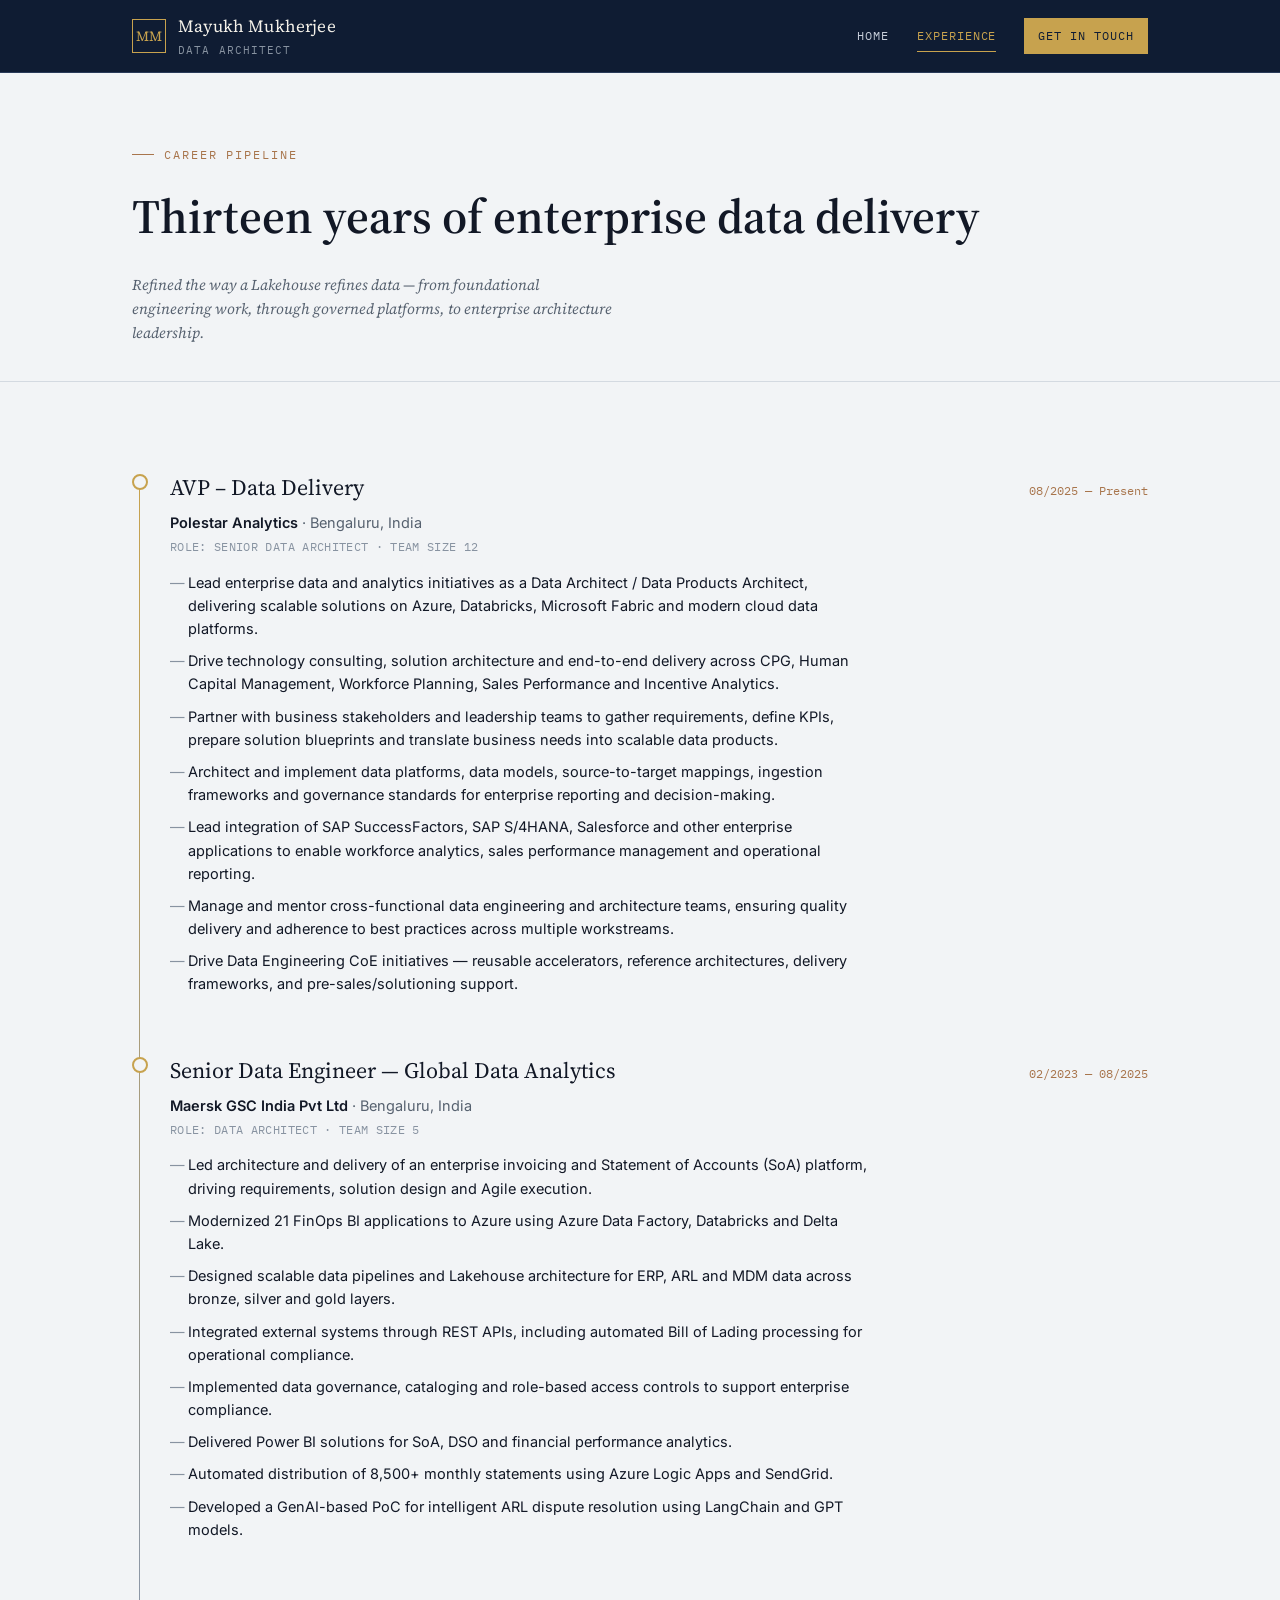
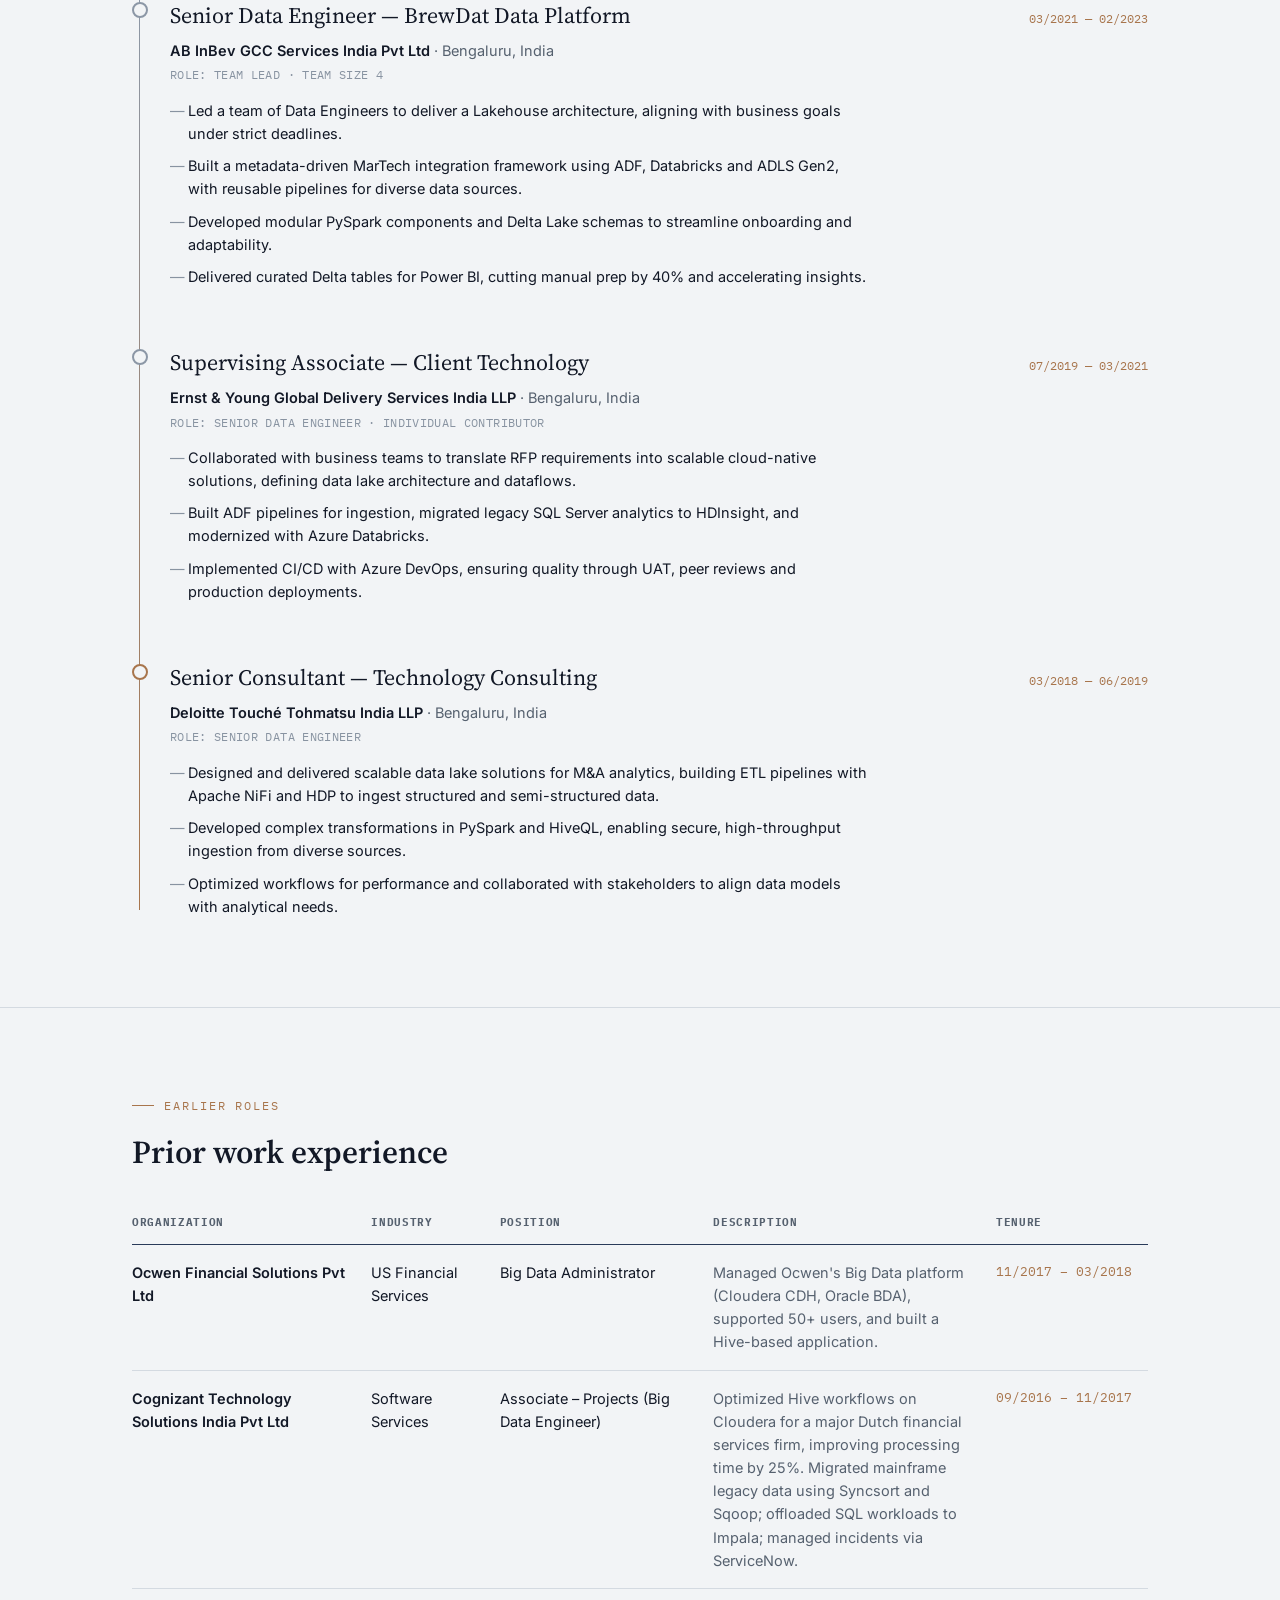
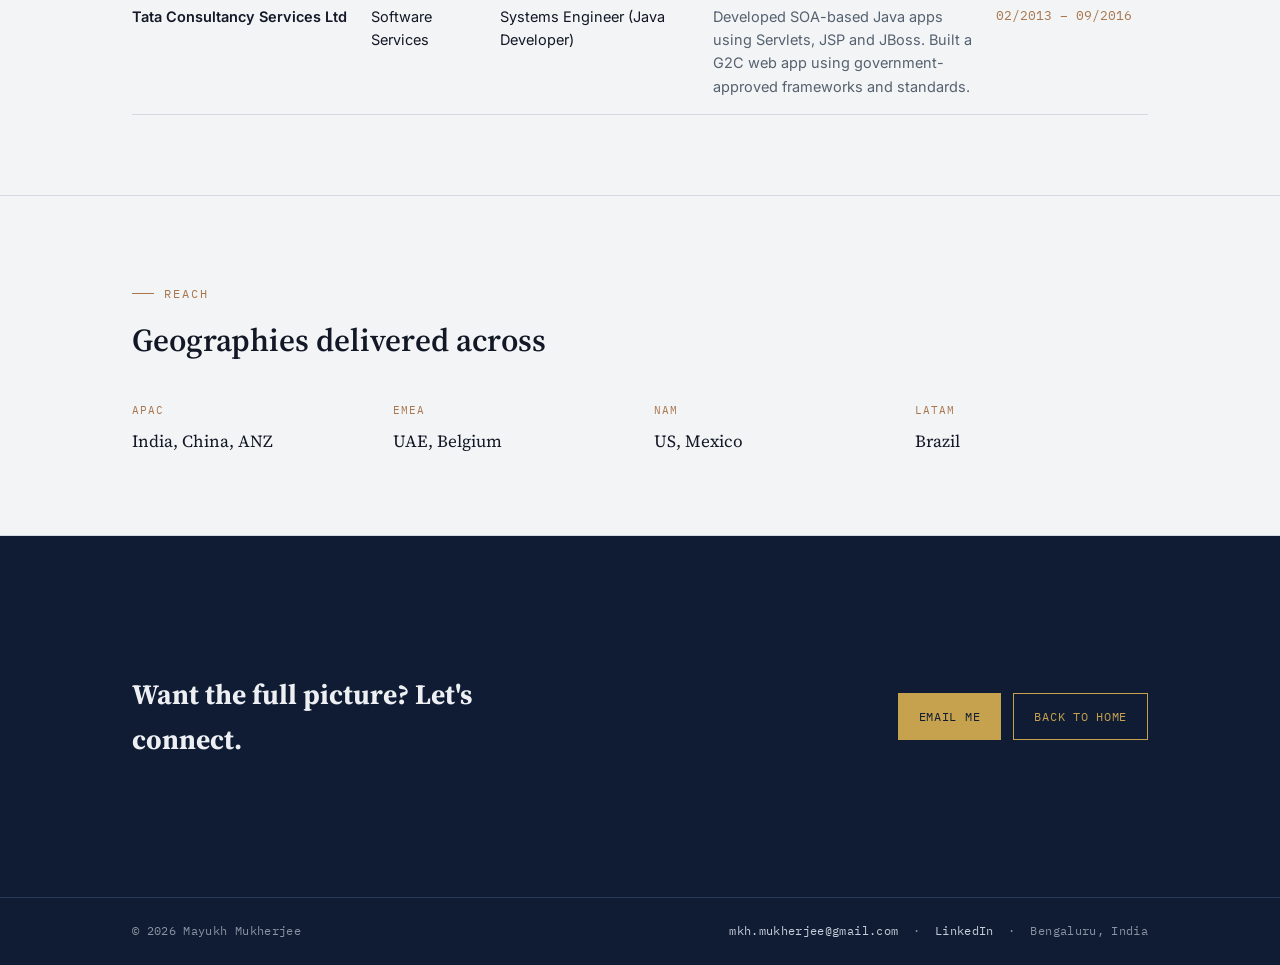
==== experience.html @ 272c681f "Add files via upload" ====
<!DOCTYPE html>
<html lang="en">
<head>
<meta charset="UTF-8">
<meta name="viewport" content="width=device-width, initial-scale=1.0">
<title>Experience — Mayukh Mukherjee</title>
<meta name="description" content="Full career experience for Mayukh Mukherjee — Data Architect across Polestar Analytics, Maersk, AB InBev, EY and Deloitte.">
<link rel="preconnect" href="https://fonts.googleapis.com">
<link rel="preconnect" href="https://fonts.gstatic.com" crossorigin>
<link href="https://fonts.googleapis.com/css2?family=Source+Serif+4:opsz,wght@8..60,400;8..60,500;8..60,600;8..60,700&family=Inter:wght@400;500;600;700&family=IBM+Plex+Mono:wght@400;500;600&display=swap" rel="stylesheet">
<link rel="stylesheet" href="styles.css">
</head>
<body>

<header class="site-header">
  <div class="wrap">
    <a class="brand" href="index.html">
      <span class="brand-mark">MM</span>
      <span>
        <span class="brand-name">Mayukh Mukherjee</span>
        <span class="brand-role">Data Architect</span>
      </span>
    </a>
    <nav class="site-nav">
      <a href="index.html">Home</a>
      <a href="experience.html" class="active">Experience</a>
      <a href="mailto:mkh.mukherjee@gmail.com" class="nav-cta">Get in Touch</a>
    </nav>
  </div>
</header>

<section style="padding-top:64px;padding-bottom:0;">
  <div class="wrap">
    <span class="eyebrow">Career Pipeline</span>
    <h1 style="font-family:var(--serif);font-weight:600;font-size:clamp(32px,4.5vw,48px);margin:14px 0 0;">Thirteen years of enterprise data delivery</h1>
    <p class="timeline-caption" style="margin-top:18px;">Refined the way a Lakehouse refines data — from foundational engineering work, through governed platforms, to enterprise architecture leadership.</p>
  </div>
</section>

<section id="experience">
  <div class="wrap">
    <div class="timeline">

      <div class="t-item">
        <span class="node"></span>
        <div class="t-head">
          <span class="t-role">AVP – Data Delivery</span>
          <span class="t-dates">08/2025 — Present</span>
        </div>
        <div class="t-org"><span class="co">Polestar Analytics</span> · Bengaluru, India</div>
        <div class="t-sub">Role: Senior Data Architect · Team Size 12</div>
        <ul class="t-bullets">
          <li>Lead enterprise data and analytics initiatives as a Data Architect / Data Products Architect, delivering scalable solutions on Azure, Databricks, Microsoft Fabric and modern cloud data platforms.</li>
          <li>Drive technology consulting, solution architecture and end-to-end delivery across CPG, Human Capital Management, Workforce Planning, Sales Performance and Incentive Analytics.</li>
          <li>Partner with business stakeholders and leadership teams to gather requirements, define KPIs, prepare solution blueprints and translate business needs into scalable data products.</li>
          <li>Architect and implement data platforms, data models, source-to-target mappings, ingestion frameworks and governance standards for enterprise reporting and decision-making.</li>
          <li>Lead integration of SAP SuccessFactors, SAP S/4HANA, Salesforce and other enterprise applications to enable workforce analytics, sales performance management and operational reporting.</li>
          <li>Manage and mentor cross-functional data engineering and architecture teams, ensuring quality delivery and adherence to best practices across multiple workstreams.</li>
          <li>Drive Data Engineering CoE initiatives — reusable accelerators, reference architectures, delivery frameworks, and pre-sales/solutioning support.</li>
        </ul>
      </div>

      <div class="t-item">
        <span class="node"></span>
        <div class="t-head">
          <span class="t-role">Senior Data Engineer — Global Data Analytics</span>
          <span class="t-dates">02/2023 — 08/2025</span>
        </div>
        <div class="t-org"><span class="co">Maersk GSC India Pvt Ltd</span> · Bengaluru, India</div>
        <div class="t-sub">Role: Data Architect · Team Size 5</div>
        <ul class="t-bullets">
          <li>Led architecture and delivery of an enterprise invoicing and Statement of Accounts (SoA) platform, driving requirements, solution design and Agile execution.</li>
          <li>Modernized 21 FinOps BI applications to Azure using Azure Data Factory, Databricks and Delta Lake.</li>
          <li>Designed scalable data pipelines and Lakehouse architecture for ERP, ARL and MDM data across bronze, silver and gold layers.</li>
          <li>Integrated external systems through REST APIs, including automated Bill of Lading processing for operational compliance.</li>
          <li>Implemented data governance, cataloging and role-based access controls to support enterprise compliance.</li>
          <li>Delivered Power BI solutions for SoA, DSO and financial performance analytics.</li>
          <li>Automated distribution of 8,500+ monthly statements using Azure Logic Apps and SendGrid.</li>
          <li>Developed a GenAI-based PoC for intelligent ARL dispute resolution using LangChain and GPT models.</li>
        </ul>
      </div>

      <div class="t-item tier-silver">
        <span class="node"></span>
        <div class="t-head">
          <span class="t-role">Senior Data Engineer — BrewDat Data Platform</span>
          <span class="t-dates">03/2021 — 02/2023</span>
        </div>
        <div class="t-org"><span class="co">AB InBev GCC Services India Pvt Ltd</span> · Bengaluru, India</div>
        <div class="t-sub">Role: Team Lead · Team Size 4</div>
        <ul class="t-bullets">
          <li>Led a team of Data Engineers to deliver a Lakehouse architecture, aligning with business goals under strict deadlines.</li>
          <li>Built a metadata-driven MarTech integration framework using ADF, Databricks and ADLS Gen2, with reusable pipelines for diverse data sources.</li>
          <li>Developed modular PySpark components and Delta Lake schemas to streamline onboarding and adaptability.</li>
          <li>Delivered curated Delta tables for Power BI, cutting manual prep by 40% and accelerating insights.</li>
        </ul>
      </div>

      <div class="t-item tier-silver">
        <span class="node"></span>
        <div class="t-head">
          <span class="t-role">Supervising Associate — Client Technology</span>
          <span class="t-dates">07/2019 — 03/2021</span>
        </div>
        <div class="t-org"><span class="co">Ernst &amp; Young Global Delivery Services India LLP</span> · Bengaluru, India</div>
        <div class="t-sub">Role: Senior Data Engineer · Individual Contributor</div>
        <ul class="t-bullets">
          <li>Collaborated with business teams to translate RFP requirements into scalable cloud-native solutions, defining data lake architecture and dataflows.</li>
          <li>Built ADF pipelines for ingestion, migrated legacy SQL Server analytics to HDInsight, and modernized with Azure Databricks.</li>
          <li>Implemented CI/CD with Azure DevOps, ensuring quality through UAT, peer reviews and production deployments.</li>
        </ul>
      </div>

      <div class="t-item tier-bronze">
        <span class="node"></span>
        <div class="t-head">
          <span class="t-role">Senior Consultant — Technology Consulting</span>
          <span class="t-dates">03/2018 — 06/2019</span>
        </div>
        <div class="t-org"><span class="co">Deloitte Touché Tohmatsu India LLP</span> · Bengaluru, India</div>
        <div class="t-sub">Role: Senior Data Engineer</div>
        <ul class="t-bullets">
          <li>Designed and delivered scalable data lake solutions for M&amp;A analytics, building ETL pipelines with Apache NiFi and HDP to ingest structured and semi-structured data.</li>
          <li>Developed complex transformations in PySpark and HiveQL, enabling secure, high-throughput ingestion from diverse sources.</li>
          <li>Optimized workflows for performance and collaborated with stakeholders to align data models with analytical needs.</li>
        </ul>
      </div>

    </div>
  </div>
</section>

<section id="prior">
  <div class="wrap">
    <div class="section-head">
      <span class="eyebrow">Earlier Roles</span>
      <h2>Prior work experience</h2>
    </div>
    <div class="table-wrap">
      <table class="prior">
        <thead>
          <tr>
            <th>Organization</th>
            <th>Industry</th>
            <th>Position</th>
            <th>Description</th>
            <th>Tenure</th>
          </tr>
        </thead>
        <tbody>
          <tr>
            <td class="org">Ocwen Financial Solutions Pvt Ltd</td>
            <td>US Financial Services</td>
            <td>Big Data Administrator</td>
            <td class="desc">Managed Ocwen's Big Data platform (Cloudera CDH, Oracle BDA), supported 50+ users, and built a Hive-based application.</td>
            <td class="tenure">11/2017 – 03/2018</td>
          </tr>
          <tr>
            <td class="org">Cognizant Technology Solutions India Pvt Ltd</td>
            <td>Software Services</td>
            <td>Associate – Projects (Big Data Engineer)</td>
            <td class="desc">Optimized Hive workflows on Cloudera for a major Dutch financial services firm, improving processing time by 25%. Migrated mainframe legacy data using Syncsort and Sqoop; offloaded SQL workloads to Impala; managed incidents via ServiceNow.</td>
            <td class="tenure">09/2016 – 11/2017</td>
          </tr>
          <tr>
            <td class="org">Tata Consultancy Services Ltd</td>
            <td>Software Services</td>
            <td>Systems Engineer (Java Developer)</td>
            <td class="desc">Developed SOA-based Java apps using Servlets, JSP and JBoss. Built a G2C web app using government-approved frameworks and standards.</td>
            <td class="tenure">02/2013 – 09/2016</td>
          </tr>
        </tbody>
      </table>
    </div>
  </div>
</section>

<section id="geographies">
  <div class="wrap">
    <div class="section-head">
      <span class="eyebrow">Reach</span>
      <h2>Geographies delivered across</h2>
    </div>
    <div class="geo-grid">
      <div class="geo-item">
        <div class="reg">APAC</div>
        <div class="places">India, China, ANZ</div>
      </div>
      <div class="geo-item">
        <div class="reg">EMEA</div>
        <div class="places">UAE, Belgium</div>
      </div>
      <div class="geo-item">
        <div class="reg">NAM</div>
        <div class="places">US, Mexico</div>
      </div>
      <div class="geo-item">
        <div class="reg">LATAM</div>
        <div class="places">Brazil</div>
      </div>
    </div>
  </div>
</section>

<section class="cta-band">
  <div class="wrap">
    <h2>Want the full picture? Let's connect.</h2>
    <div class="actions">
      <a class="btn solid" href="mailto:mkh.mukherjee@gmail.com">Email Me</a>
      <a class="btn" href="index.html">Back to Home</a>
    </div>
  </div>
</section>

<footer class="site-footer">
  <div class="wrap">
    <span>© 2026 Mayukh Mukherjee</span>
    <span><a href="mailto:mkh.mukherjee@gmail.com">mkh.mukherjee@gmail.com</a> &nbsp;·&nbsp; <a href="#">LinkedIn</a> &nbsp;·&nbsp; Bengaluru, India</span>
  </div>
</footer>

</body>
</html>
---- styles.css ----
/* =========================================================
   Mayukh Mukherjee — Portfolio
   Design system: "Blueprint" — navy ink, paper ground,
   bronze/silver/gold accent drawn from medallion (lakehouse)
   architecture — bronze -> silver -> gold refinement, used as
   the career-timeline signature.
   ========================================================= */

:root{
  --navy: #0F1C33;
  --navy-2: #16294A;
  --paper: #F2F4F6;
  --paper-2: #E9ECEF;
  --ink: #121826;
  --steel: #56616F;
  --steel-light: #8893A1;
  --hairline: #D4DAE1;
  --hairline-dark: #2A3B59;

  --bronze: #A8754C;
  --silver: #8C97A6;
  --gold: #C7A24E;

  --serif: "Source Serif 4", "Iowan Old Style", Georgia, serif;
  --sans: "Inter", -apple-system, BlinkMacSystemFont, "Segoe UI", sans-serif;
  --mono: "IBM Plex Mono", "SFMono-Regular", Menlo, monospace;

  --max: 1080px;
}

*, *::before, *::after{ box-sizing: border-box; }

html{ scroll-behavior: smooth; }

body{
  margin: 0;
  background: var(--paper);
  color: var(--ink);
  font-family: var(--sans);
  font-size: 16px;
  line-height: 1.6;
  -webkit-font-smoothing: antialiased;
}

@media (prefers-reduced-motion: reduce){
  html{ scroll-behavior: auto; }
  *{ animation-duration: 0.001ms !important; transition-duration: 0.001ms !important; }
}

a{ color: inherit; text-decoration: none; }
img{ max-width: 100%; display: block; }

.wrap{
  max-width: var(--max);
  margin: 0 auto;
  padding: 0 32px;
}

/* ---------- eyebrow / labels ---------- */
.eyebrow{
  font-family: var(--mono);
  font-size: 12px;
  letter-spacing: 0.16em;
  text-transform: uppercase;
  color: var(--bronze);
  display: inline-flex;
  align-items: center;
  gap: 10px;
}
.eyebrow::before{
  content: "";
  width: 22px;
  height: 1px;
  background: var(--bronze);
  display: inline-block;
}

/* ---------- header ---------- */
.site-header{
  position: sticky;
  top: 0;
  z-index: 50;
  background: var(--navy);
  border-bottom: 1px solid var(--hairline-dark);
}
.site-header .wrap{
  display: flex;
  align-items: center;
  justify-content: space-between;
  height: 72px;
}
.brand{
  display: flex;
  align-items: center;
  gap: 12px;
  color: #F4F1E9;
}
.brand-mark{
  width: 34px;
  height: 34px;
  border: 1px solid var(--gold);
  display: flex;
  align-items: center;
  justify-content: center;
  font-family: var(--serif);
  font-size: 14px;
  letter-spacing: 0.02em;
  color: var(--gold);
}
.brand-name{
  font-family: var(--serif);
  font-size: 17px;
  letter-spacing: 0.01em;
}
.brand-role{
  font-family: var(--mono);
  font-size: 11px;
  letter-spacing: 0.1em;
  text-transform: uppercase;
  color: var(--steel-light);
  display: block;
  margin-top: 2px;
}
nav.site-nav{
  display: flex;
  align-items: center;
  gap: 28px;
  font-family: var(--mono);
  font-size: 12px;
  letter-spacing: 0.08em;
  text-transform: uppercase;
}
nav.site-nav a{
  color: #C7CEDA;
  padding: 6px 0;
  border-bottom: 1px solid transparent;
  transition: color .15s ease, border-color .15s ease;
}
nav.site-nav a:hover,
nav.site-nav a.active{
  color: var(--gold);
  border-bottom-color: var(--gold);
}
nav.site-nav a.nav-cta{
  color: var(--navy);
  background: var(--gold);
  padding: 8px 14px;
  border-bottom: none;
}
nav.site-nav a.nav-cta:hover{ background:#D9B568; color: var(--navy); }

/* ---------- hero ---------- */
.hero{
  position: relative;
  background: var(--navy);
  color: #EDEFF3;
  overflow: hidden;
  padding: 88px 0 0;
}
.hero::before{
  /* faint blueprint grid */
  content: "";
  position: absolute;
  inset: 0;
  background-image:
    repeating-linear-gradient(0deg, rgba(199,162,78,0.06) 0 1px, transparent 1px 64px),
    repeating-linear-gradient(90deg, rgba(199,162,78,0.06) 0 1px, transparent 1px 64px);
  pointer-events: none;
}
.hero .wrap{
  position: relative;
  display: grid;
  grid-template-columns: 1.25fr 0.75fr;
  gap: 56px;
  align-items: end;
  padding-bottom: 56px;
}
.hero-title{
  font-family: var(--serif);
  font-weight: 600;
  font-size: clamp(40px, 5.4vw, 64px);
  line-height: 1.05;
  margin: 18px 0 16px;
  color: #FFFFFF;
}
.hero-sub{
  font-size: 18px;
  color: #B9C2D0;
  max-width: 46ch;
  margin: 0 0 28px;
}
.hero-meta{
  display: flex;
  flex-wrap: wrap;
  gap: 10px 22px;
  font-family: var(--mono);
  font-size: 13px;
  color: #9FAAB9;
  margin-bottom: 28px;
}
.hero-meta span{ display:inline-flex; align-items:center; gap:8px; }

.hero-actions{
  display: flex;
  flex-wrap: wrap;
  gap: 12px;
}
.btn{
  font-family: var(--mono);
  font-size: 12px;
  letter-spacing: 0.06em;
  text-transform: uppercase;
  padding: 13px 20px;
  border: 1px solid var(--gold);
  color: var(--gold);
  transition: background .15s ease, color .15s ease;
  display: inline-flex;
  align-items: center;
  gap: 8px;
}
.btn:hover{ background: var(--gold); color: var(--navy); }
.btn.solid{ background: var(--gold); color: var(--navy); }
.btn.solid:hover{ background: #D9B568; }

.hero-photo{
  position: relative;
  justify-self: end;
  width: 240px;
}
.hero-photo .frame{
  border: 1px solid var(--gold);
  padding: 10px;
}
.hero-photo img{
  width: 100%;
  height: auto;
  filter: grayscale(8%) contrast(1.02);
  display: block;
}
.hero-photo .tick{
  position: absolute;
  width: 14px; height: 14px;
  border-top: 1px solid var(--gold);
  border-left: 1px solid var(--gold);
}
.hero-photo .tick.tl{ top: -6px; left: -6px; }
.hero-photo .tick.br{
  bottom: -6px; right: -6px;
  border-top: none; border-left: none;
  border-bottom: 1px solid var(--gold);
  border-right: 1px solid var(--gold);
}

/* ---------- stats strip ---------- */
.stats{
  background: var(--navy-2);
  border-top: 1px solid var(--hairline-dark);
}
.stats .wrap{
  display: grid;
  grid-template-columns: repeat(4, 1fr);
}
.stat{
  padding: 26px 28px;
  border-left: 1px solid var(--hairline-dark);
}
.stat:first-child{ border-left: none; padding-left: 0; }
.stat .num{
  font-family: var(--serif);
  font-size: 32px;
  color: #FFFFFF;
}
.stat .label{
  font-family: var(--mono);
  font-size: 11px;
  letter-spacing: 0.08em;
  text-transform: uppercase;
  color: #93A0B2;
  margin-top: 4px;
}

/* ---------- sections ---------- */
section{ padding: 80px 0; }
section + section{ border-top: 1px solid var(--hairline); }
.section-head{ margin-bottom: 36px; max-width: 64ch; }
.section-head h2{
  font-family: var(--serif);
  font-weight: 600;
  font-size: 32px;
  margin: 12px 0 0;
  color: var(--ink);
}
.section-head .lede{
  color: var(--steel);
  margin-top: 14px;
  font-size: 16px;
}

/* summary */
.summary-grid{
  display: grid;
  grid-template-columns: 1fr 1fr;
  gap: 48px;
}
.summary-grid p{ color: var(--ink); margin: 0 0 16px; }
.summary-grid .lead-graf{
  font-family: var(--serif);
  font-size: 21px;
  line-height: 1.5;
  color: var(--ink);
}
.summary-list{
  list-style: none;
  margin: 0;
  padding: 0;
}
.summary-list li{
  padding: 14px 0;
  border-top: 1px solid var(--hairline);
  font-size: 15px;
  color: var(--steel);
  display: flex;
  gap: 14px;
}
.summary-list li:last-child{ border-bottom: 1px solid var(--hairline); }
.summary-list .tag{
  font-family: var(--mono);
  font-size: 11px;
  color: var(--bronze);
  white-space: nowrap;
  padding-top: 2px;
}

/* expertise / skills */
.expertise-grid{
  display: grid;
  grid-template-columns: repeat(3, 1fr);
  gap: 1px;
  background: var(--hairline);
  border: 1px solid var(--hairline);
}
.expertise-card{
  background: var(--paper);
  padding: 26px 26px 22px;
}
.expertise-card h3{
  font-family: var(--mono);
  font-size: 11px;
  letter-spacing: 0.08em;
  text-transform: uppercase;
  color: var(--bronze);
  margin: 0 0 14px;
}
.expertise-card ul{
  list-style: none;
  margin: 0;
  padding: 0;
  font-size: 14.5px;
  color: var(--ink);
}
.expertise-card li{
  padding: 6px 0;
  border-top: 1px dashed var(--hairline);
}
.expertise-card li:first-child{ border-top: none; }

/* education on home */
.edu-list{
  display: grid;
  grid-template-columns: 1fr 1fr;
  gap: 32px;
}
.edu-item{
  border-left: 2px solid var(--gold);
  padding-left: 18px;
}
.edu-item .deg{ font-family: var(--serif); font-size: 18px; }
.edu-item .school{ color: var(--steel); margin-top: 4px; font-size: 14.5px; }
.edu-item .yr{ font-family: var(--mono); font-size: 12px; color: var(--bronze); margin-top: 6px; display:block; }

/* ---------- timeline (the signature element) ---------- */
.timeline{
  position: relative;
  margin-top: 8px;
}
.timeline::before{
  content: "";
  position: absolute;
  left: 7px;
  top: 8px;
  bottom: 8px;
  width: 1px;
  background: linear-gradient(to bottom, var(--gold), var(--silver) 55%, var(--bronze));
}
.t-item{
  position: relative;
  padding-left: 38px;
  padding-bottom: 48px;
}
.t-item:last-child{ padding-bottom: 0; }
.t-item .node{
  position: absolute;
  left: 0; top: 4px;
  width: 16px; height: 16px;
  border-radius: 50%;
  background: var(--paper);
  border: 2px solid var(--gold);
}
.t-item.tier-silver .node{ border-color: var(--silver); }
.t-item.tier-bronze .node{ border-color: var(--bronze); }

.t-head{
  display: flex;
  justify-content: space-between;
  align-items: baseline;
  flex-wrap: wrap;
  gap: 8px 18px;
  margin-bottom: 6px;
}
.t-role{ font-family: var(--serif); font-size: 22px; color: var(--ink); }
.t-dates{ font-family: var(--mono); font-size: 12px; color: var(--bronze); white-space: nowrap; }
.t-org{
  font-size: 14.5px;
  color: var(--steel);
  margin-bottom: 4px;
}
.t-org .co{ color: var(--ink); font-weight: 600; }
.t-sub{
  font-family: var(--mono);
  font-size: 11.5px;
  letter-spacing: .03em;
  color: var(--steel-light);
  text-transform: uppercase;
  margin-bottom: 14px;
}
.t-bullets{
  margin: 0;
  padding: 0;
  list-style: none;
  max-width: 70ch;
}
.t-bullets li{
  position: relative;
  padding-left: 18px;
  margin-bottom: 9px;
  font-size: 14.5px;
  color: var(--ink);
}
.t-bullets li::before{
  content: "—";
  position: absolute;
  left: 0;
  color: var(--steel-light);
}

.timeline-caption{
  font-family: var(--serif);
  font-style: italic;
  color: var(--steel);
  font-size: 15px;
  margin: -10px 0 36px;
  max-width: 60ch;
}

.tl-cta{
  margin-top: 36px;
  display: flex;
  align-items: center;
  gap: 14px;
}
.tl-cta a{
  font-family: var(--mono);
  font-size: 12px;
  letter-spacing: .06em;
  text-transform: uppercase;
  color: var(--navy);
  border-bottom: 1px solid var(--gold);
  padding-bottom: 2px;
}
.tl-cta a:hover{ color: var(--bronze); }

/* prior work table */
.table-wrap{ overflow-x: auto; }
table.prior{
  width: 100%;
  border-collapse: collapse;
  font-size: 14.5px;
}
table.prior th{
  font-family: var(--mono);
  font-size: 11px;
  letter-spacing: .06em;
  text-transform: uppercase;
  color: var(--steel);
  text-align: left;
  padding: 0 16px 12px 0;
  border-bottom: 1px solid var(--hairline-dark);
}
table.prior td{
  padding: 16px 16px 16px 0;
  border-bottom: 1px solid var(--hairline);
  vertical-align: top;
}
table.prior td.org{ font-weight: 600; color: var(--ink); }
table.prior td.tenure{ font-family: var(--mono); font-size: 12.5px; color: var(--bronze); white-space: nowrap; }
table.prior td.desc{ color: var(--steel); max-width: 46ch; }

/* awards */
.awards-grid{
  display: grid;
  grid-template-columns: repeat(4, 1fr);
  gap: 1px;
  background: var(--hairline);
  border: 1px solid var(--hairline);
}
.award-card{
  background: var(--paper);
  padding: 24px 22px;
  border-top: 2px solid var(--gold);
}
.award-card .yr{ font-family: var(--mono); font-size: 12px; color: var(--bronze); }
.award-card h3{ font-family: var(--serif); font-size: 17px; margin: 8px 0 10px; }
.award-card p{ font-size: 13.5px; color: var(--steel); margin: 0; }

/* geographies */
.geo-grid{
  display: grid;
  grid-template-columns: repeat(4, 1fr);
  gap: 28px;
}
.geo-item .reg{
  font-family: var(--mono);
  font-size: 11px;
  color: var(--bronze);
  letter-spacing: .08em;
}
.geo-item .places{
  font-family: var(--serif);
  font-size: 17px;
  margin-top: 8px;
}

/* dark CTA / footer */
.cta-band{
  background: var(--navy);
  color: #EDEFF3;
}
.cta-band .wrap{
  display: flex;
  justify-content: space-between;
  align-items: center;
  flex-wrap: wrap;
  gap: 24px;
  padding: 56px 32px;
}
.cta-band h2{
  font-family: var(--serif);
  font-size: 28px;
  margin: 0;
  max-width: 28ch;
}
.cta-band .actions{ display:flex; gap: 12px; flex-wrap: wrap; }

footer.site-footer{
  background: var(--navy);
  border-top: 1px solid var(--hairline-dark);
}
footer.site-footer .wrap{
  display: flex;
  justify-content: space-between;
  align-items: center;
  flex-wrap: wrap;
  gap: 12px;
  padding: 24px 32px;
  font-family: var(--mono);
  font-size: 11.5px;
  color: #8893A1;
  letter-spacing: .03em;
}
footer.site-footer a{ color: #C7CEDA; }
footer.site-footer a:hover{ color: var(--gold); }

/* ---------- responsive ---------- */
@media (max-width: 880px){
  .hero .wrap{ grid-template-columns: 1fr; padding-top: 8px; }
  .hero-photo{ justify-self: start; width: 160px; order: -1; }
  .stats .wrap{ grid-template-columns: repeat(2, 1fr); }
  .stat:nth-child(3){ border-left: none; }
  .stat{ border-left: none; border-top: 1px solid var(--hairline-dark); padding-top: 18px; }
  .stat:first-child, .stat:nth-child(2){ border-top: none; }
  .summary-grid{ grid-template-columns: 1fr; }
  .expertise-grid{ grid-template-columns: 1fr 1fr; }
  .edu-list{ grid-template-columns: 1fr; }
  .awards-grid{ grid-template-columns: 1fr 1fr; }
  .geo-grid{ grid-template-columns: 1fr 1fr; }
  nav.site-nav{ gap: 16px; }
}
@media (max-width: 560px){
  .wrap{ padding: 0 20px; }
  section{ padding: 56px 0; }
  .expertise-grid{ grid-template-columns: 1fr; }
  .awards-grid{ grid-template-columns: 1fr; }
  .geo-grid{ grid-template-columns: 1fr; }
  .t-head{ flex-direction: column; align-items: flex-start; }
  .cta-band .wrap{ flex-direction: column; align-items: flex-start; }
  table.prior td.desc{ max-width: none; }
}
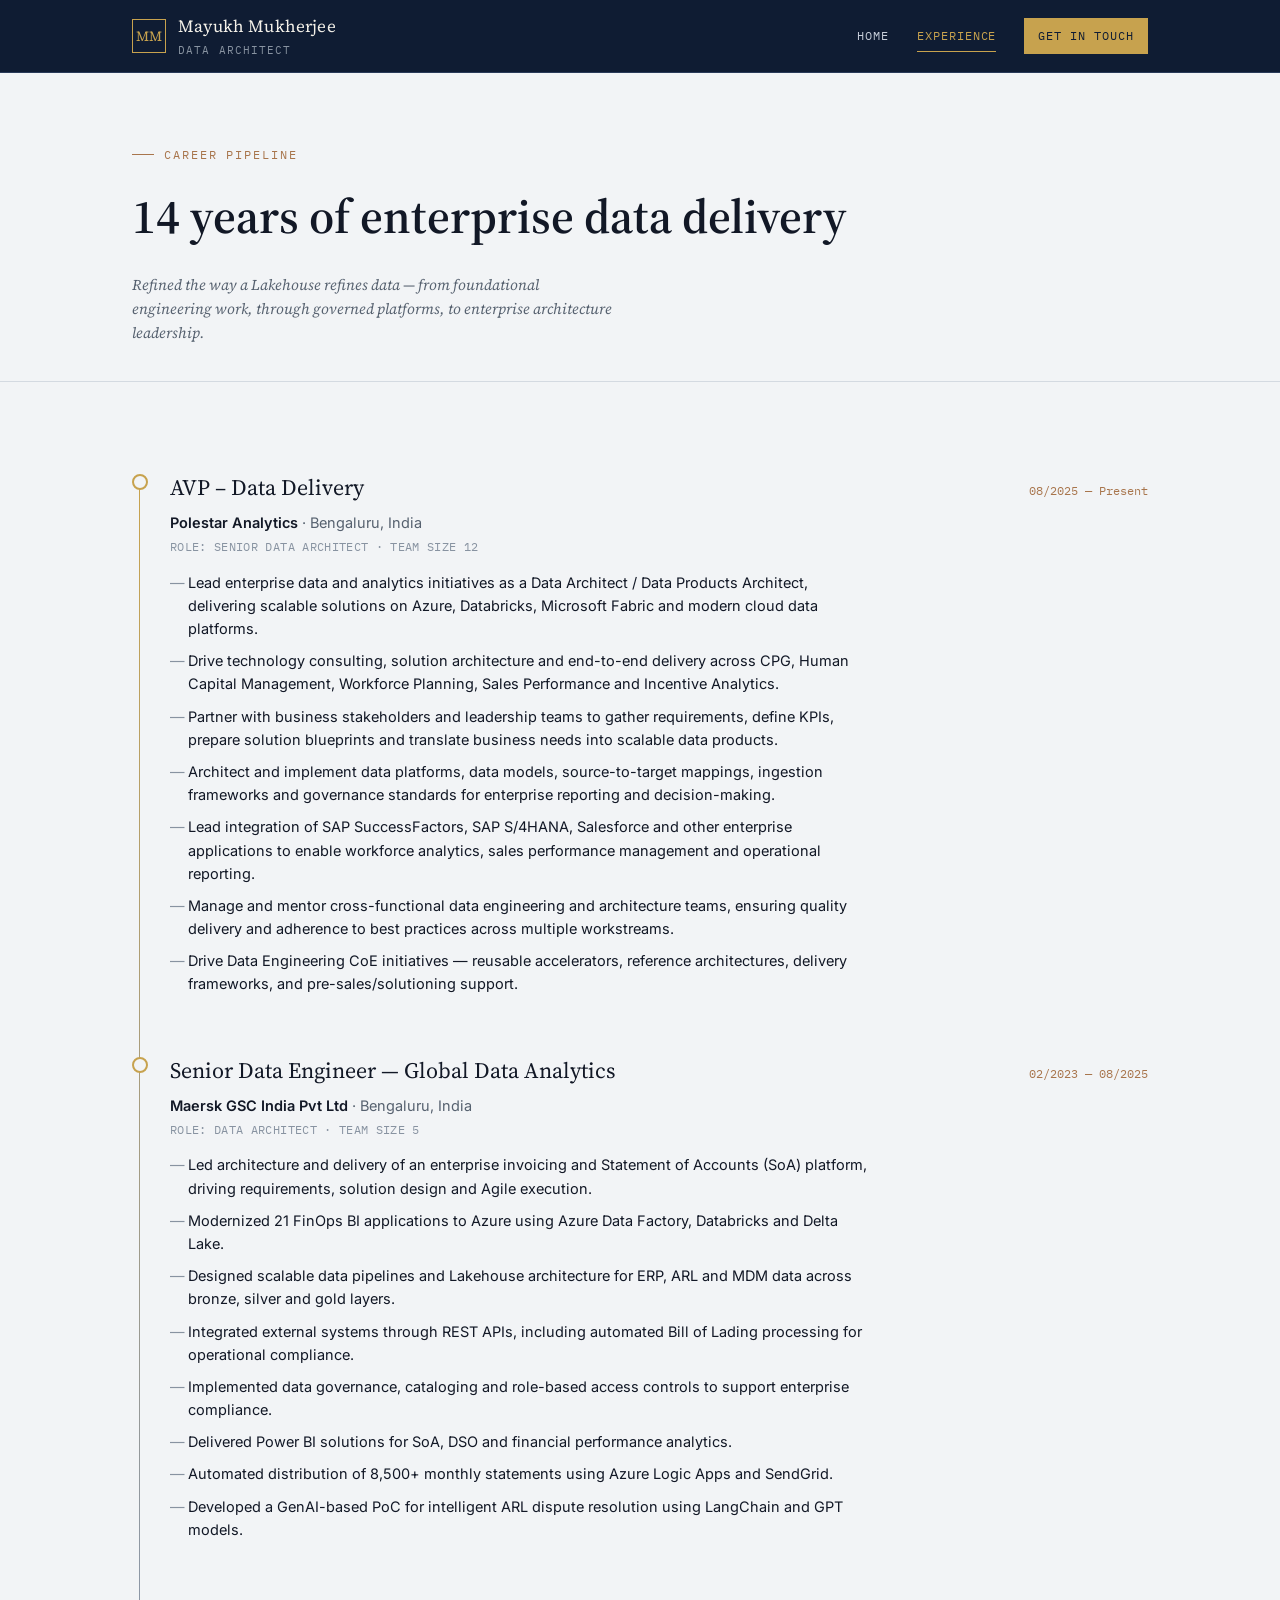
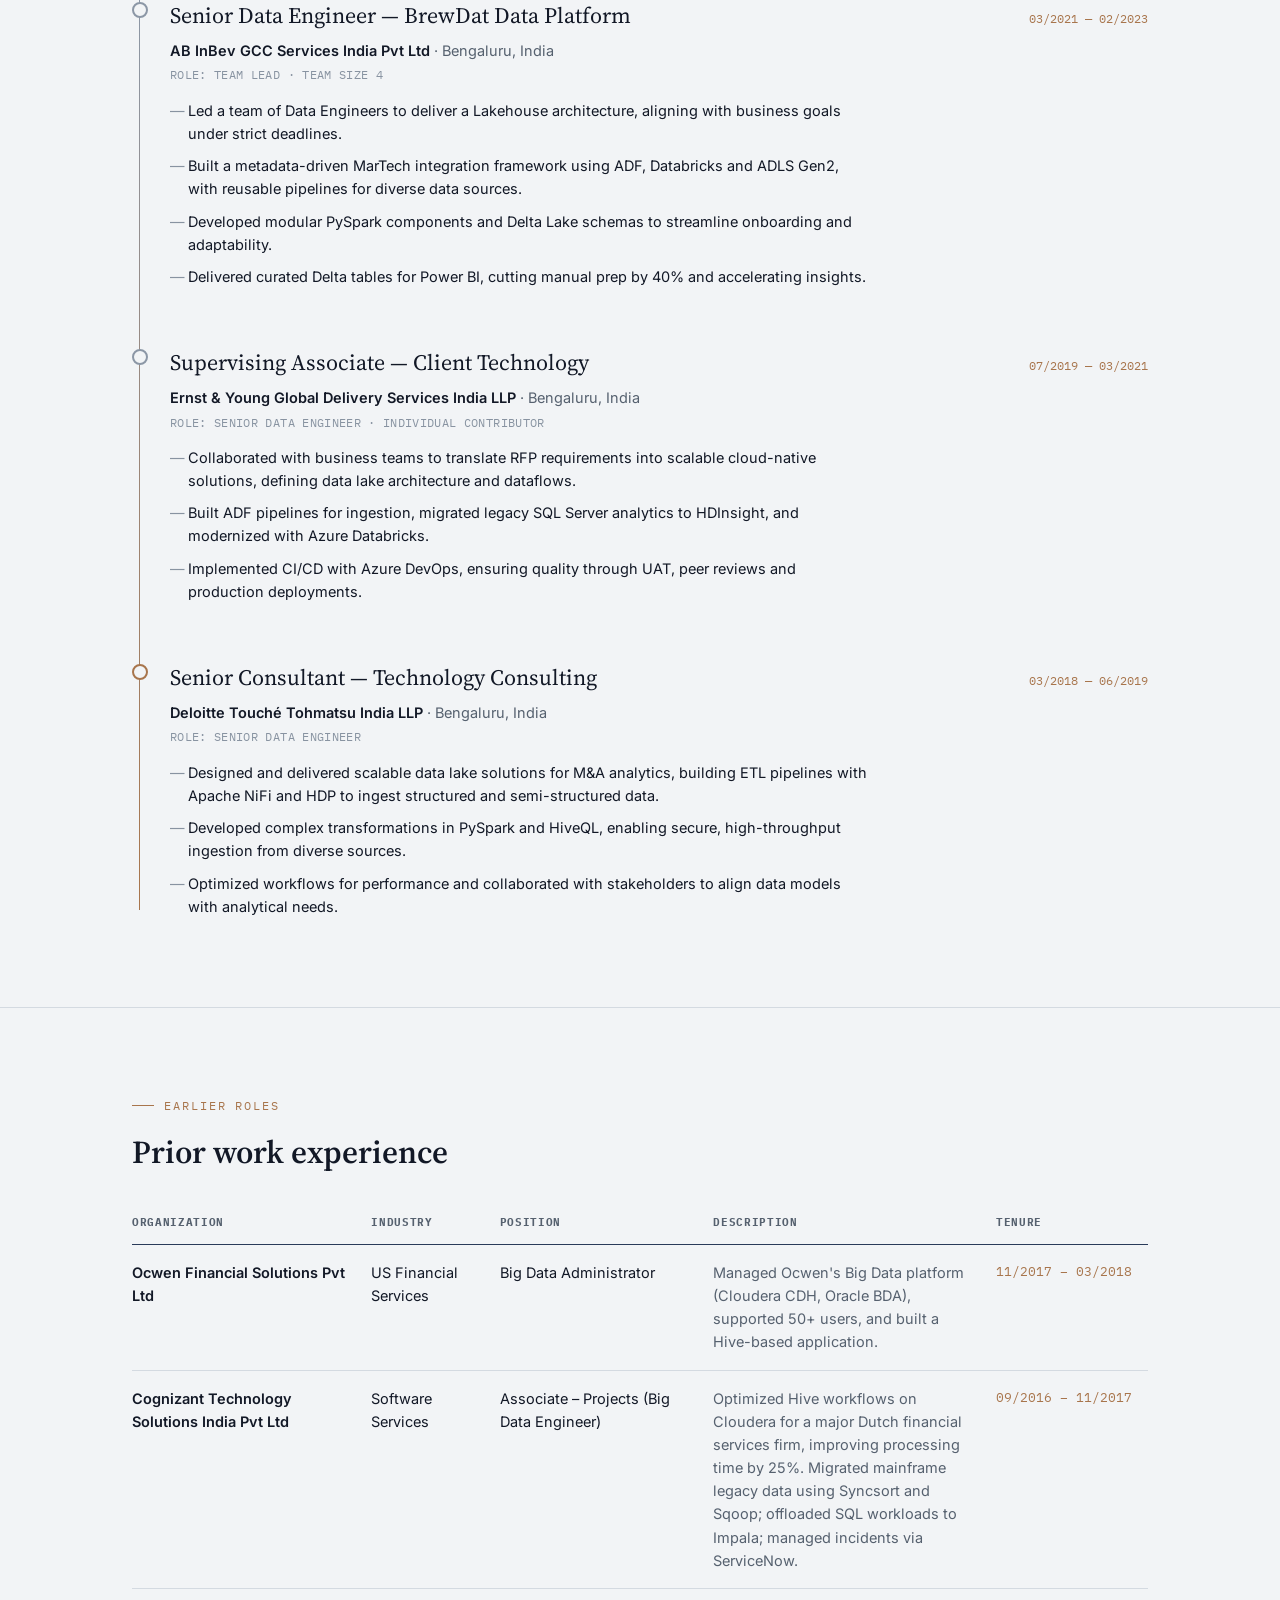
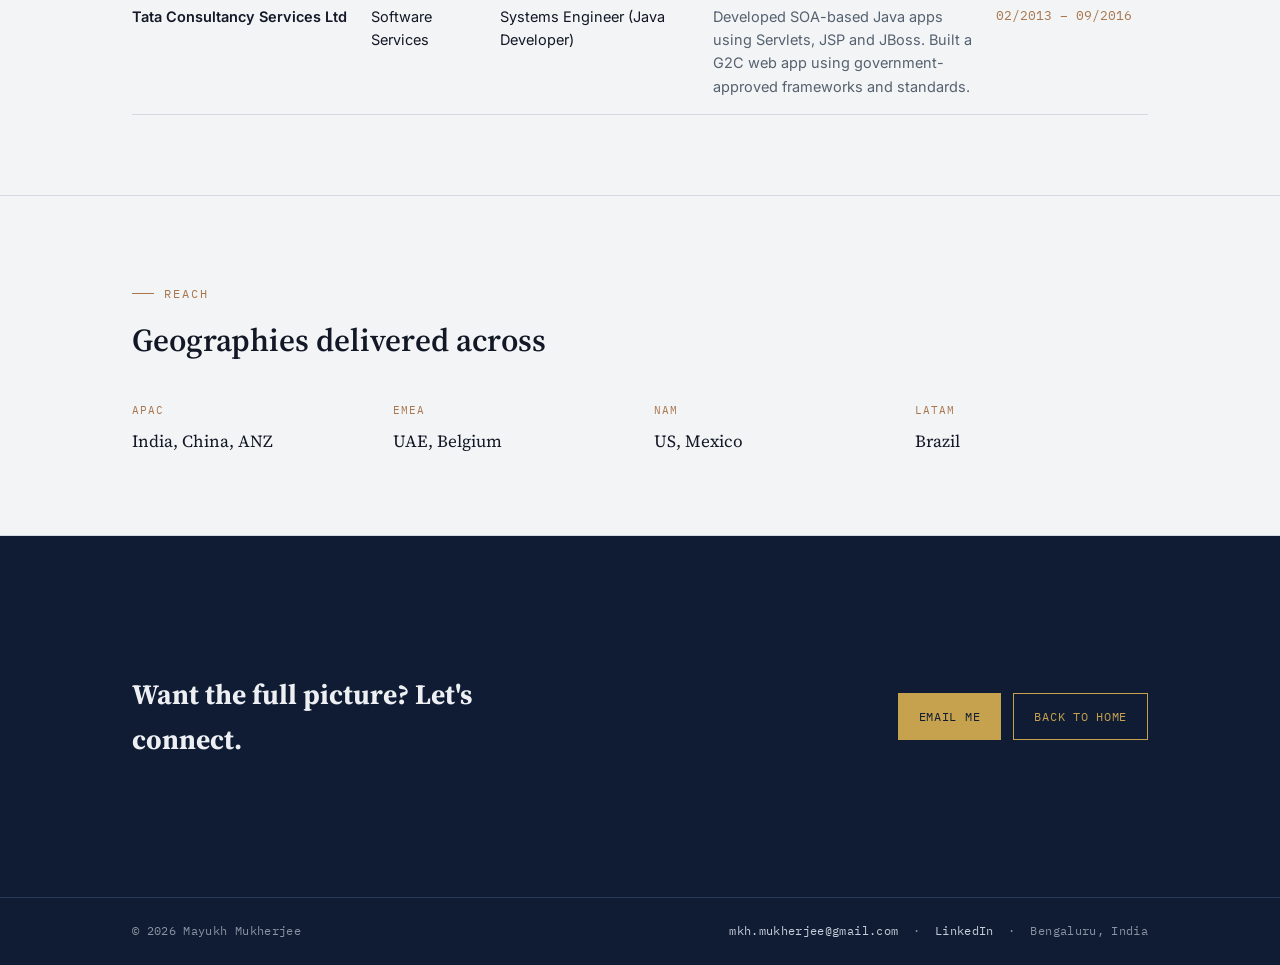
==== commit 1b464e89: "Update experience.html" ====
--- a/experience.html
+++ b/experience.html
@@ -32,7 +32,7 @@
 <section style="padding-top:64px;padding-bottom:0;">
   <div class="wrap">
     <span class="eyebrow">Career Pipeline</span>
-    <h1 style="font-family:var(--serif);font-weight:600;font-size:clamp(32px,4.5vw,48px);margin:14px 0 0;">Thirteen years of enterprise data delivery</h1>
+    <h1 style="font-family:var(--serif);font-weight:600;font-size:clamp(32px,4.5vw,48px);margin:14px 0 0;">14 years of enterprise data delivery</h1>
     <p class="timeline-caption" style="margin-top:18px;">Refined the way a Lakehouse refines data — from foundational engineering work, through governed platforms, to enterprise architecture leadership.</p>
   </div>
 </section>
@@ -215,7 +215,7 @@
 <footer class="site-footer">
   <div class="wrap">
     <span>© 2026 Mayukh Mukherjee</span>
-    <span><a href="mailto:mkh.mukherjee@gmail.com">mkh.mukherjee@gmail.com</a> &nbsp;·&nbsp; <a href="#">LinkedIn</a> &nbsp;·&nbsp; Bengaluru, India</span>
+    <span><a href="mailto:mkh.mukherjee@gmail.com">mkh.mukherjee@gmail.com</a> &nbsp;·&nbsp; <a href="https://www.linkedin.com/in/mukherjeemayukh/" target="_blank" rel="noopener">LinkedIn</a> &nbsp;·&nbsp; Bengaluru, India</span>
   </div>
 </footer>
 
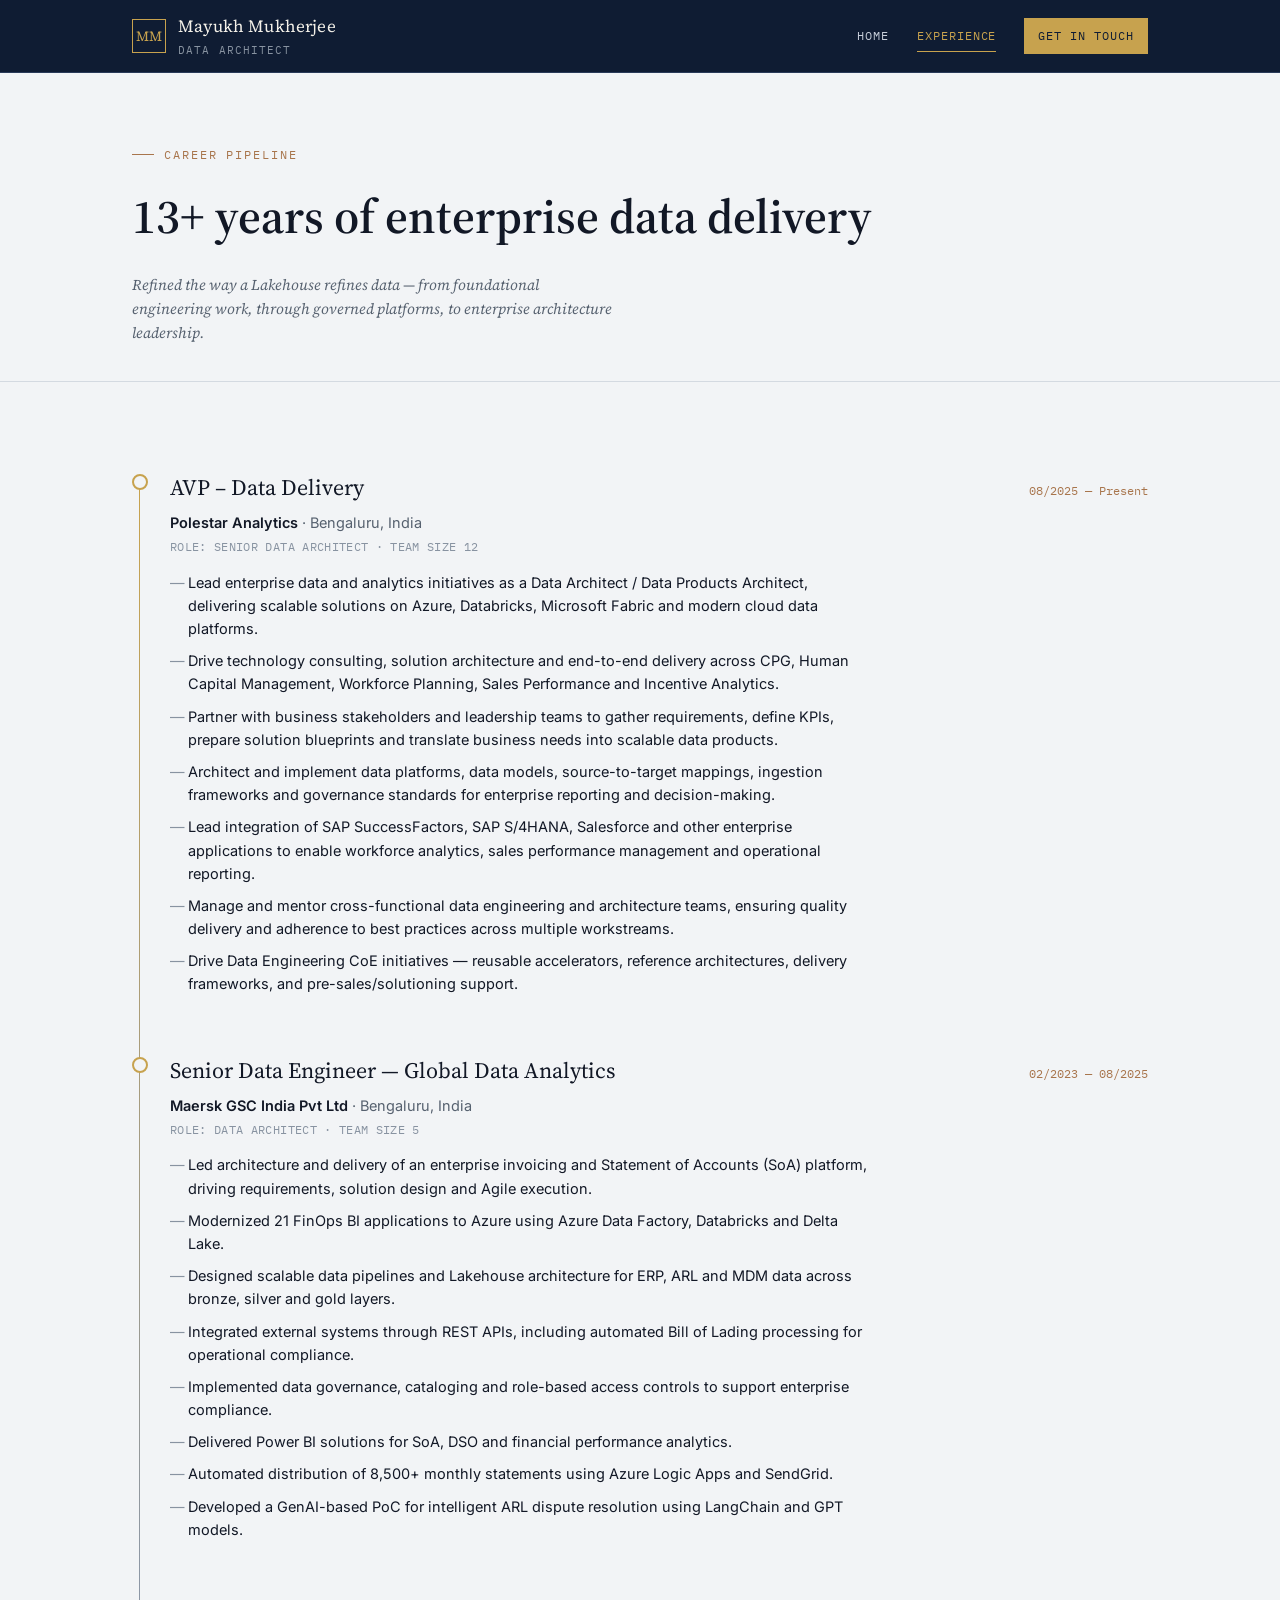
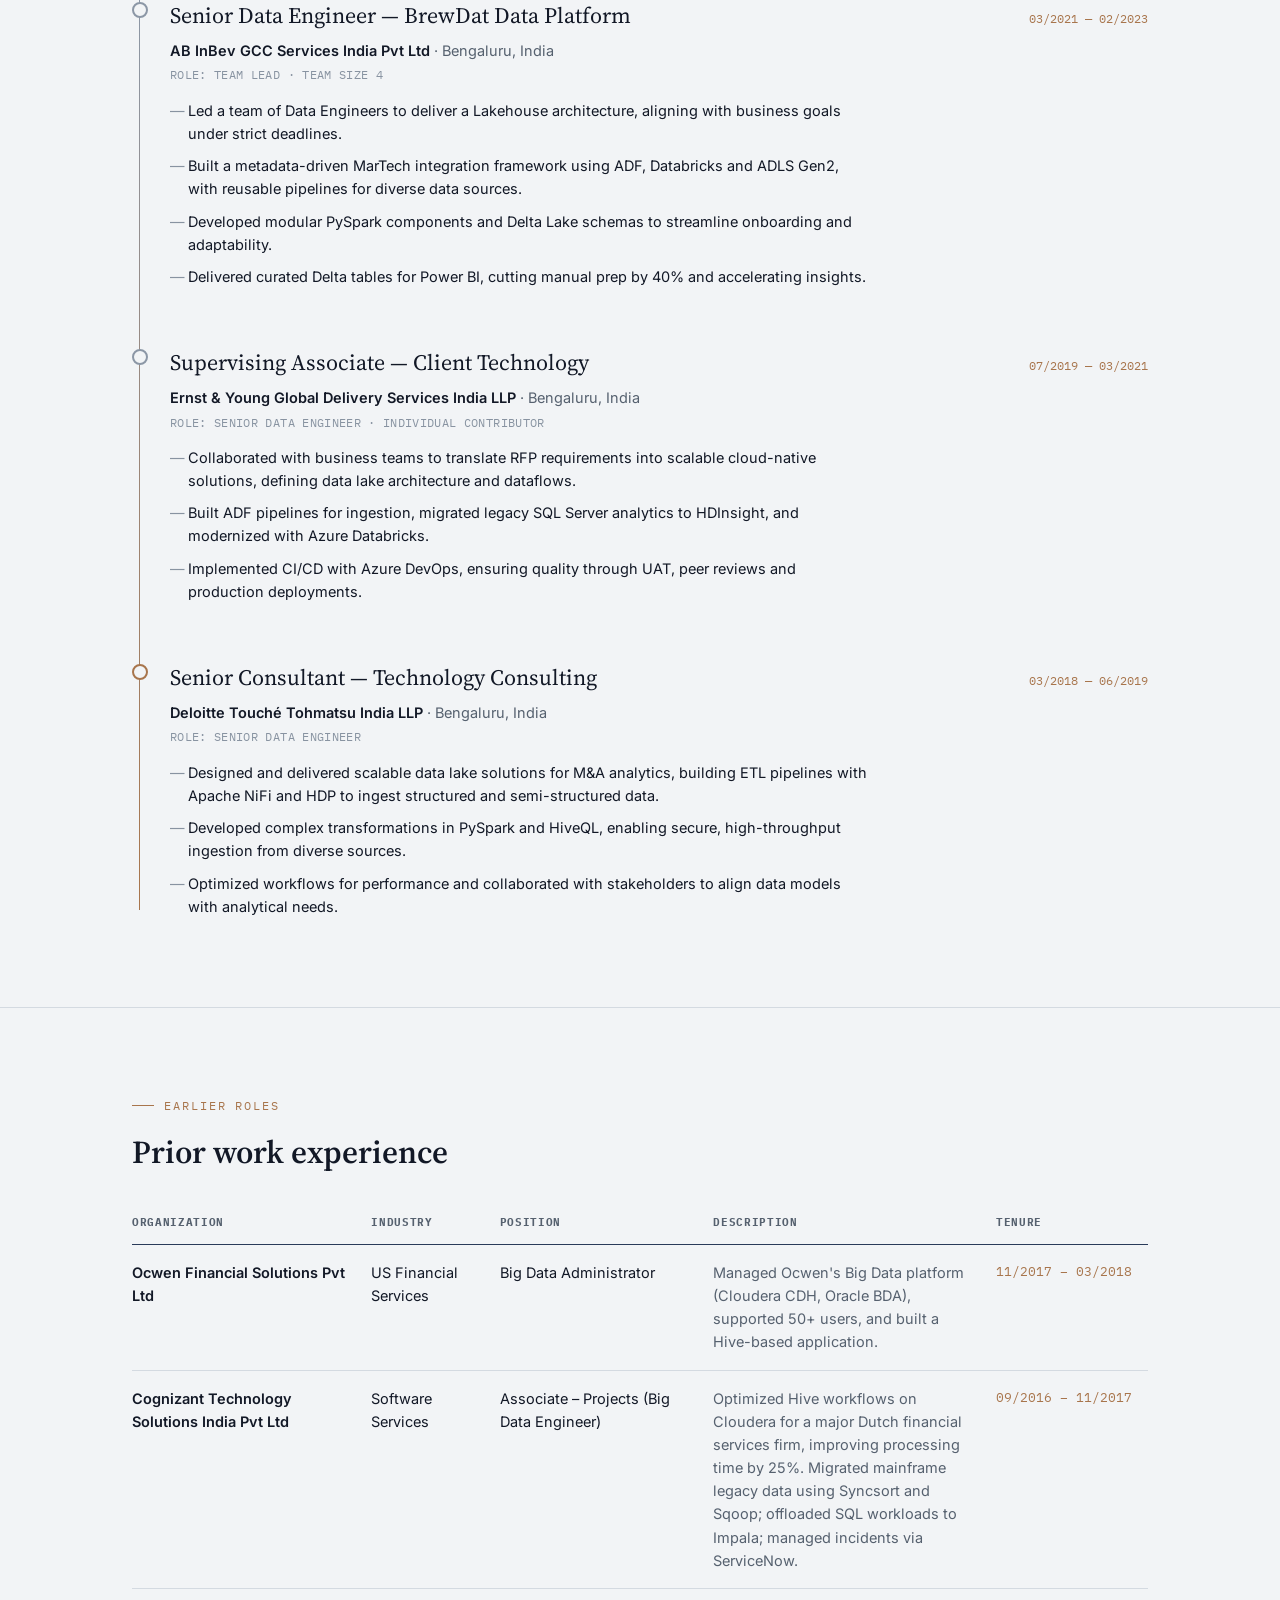
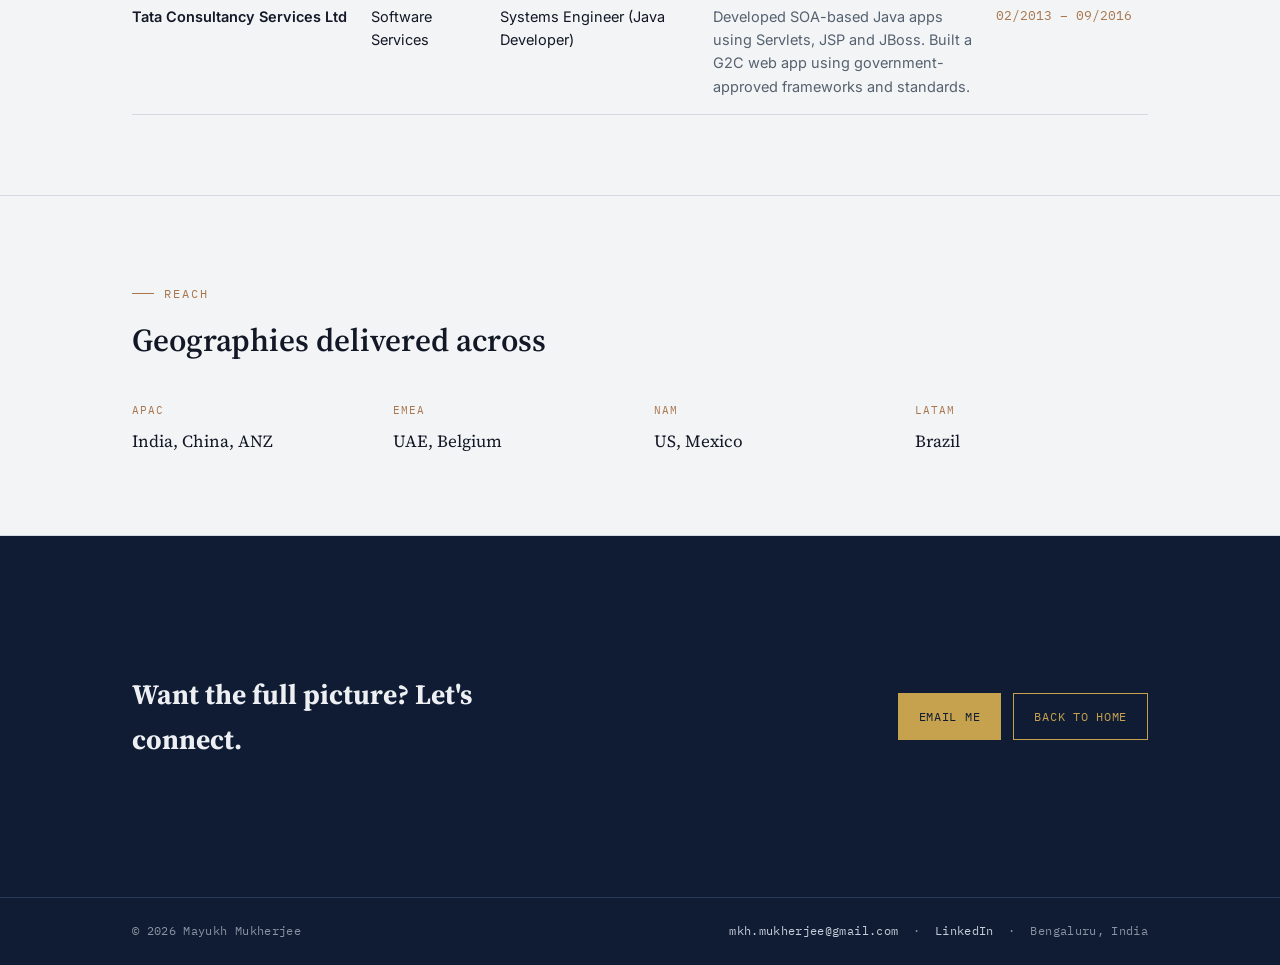
==== commit 4d9480c6: "Update years of experience from 14 to 13+" ====
--- a/experience.html
+++ b/experience.html
@@ -32,7 +32,7 @@
 <section style="padding-top:64px;padding-bottom:0;">
   <div class="wrap">
     <span class="eyebrow">Career Pipeline</span>
-    <h1 style="font-family:var(--serif);font-weight:600;font-size:clamp(32px,4.5vw,48px);margin:14px 0 0;">14 years of enterprise data delivery</h1>
+    <h1 style="font-family:var(--serif);font-weight:600;font-size:clamp(32px,4.5vw,48px);margin:14px 0 0;">13+ years of enterprise data delivery</h1>
     <p class="timeline-caption" style="margin-top:18px;">Refined the way a Lakehouse refines data — from foundational engineering work, through governed platforms, to enterprise architecture leadership.</p>
   </div>
 </section>
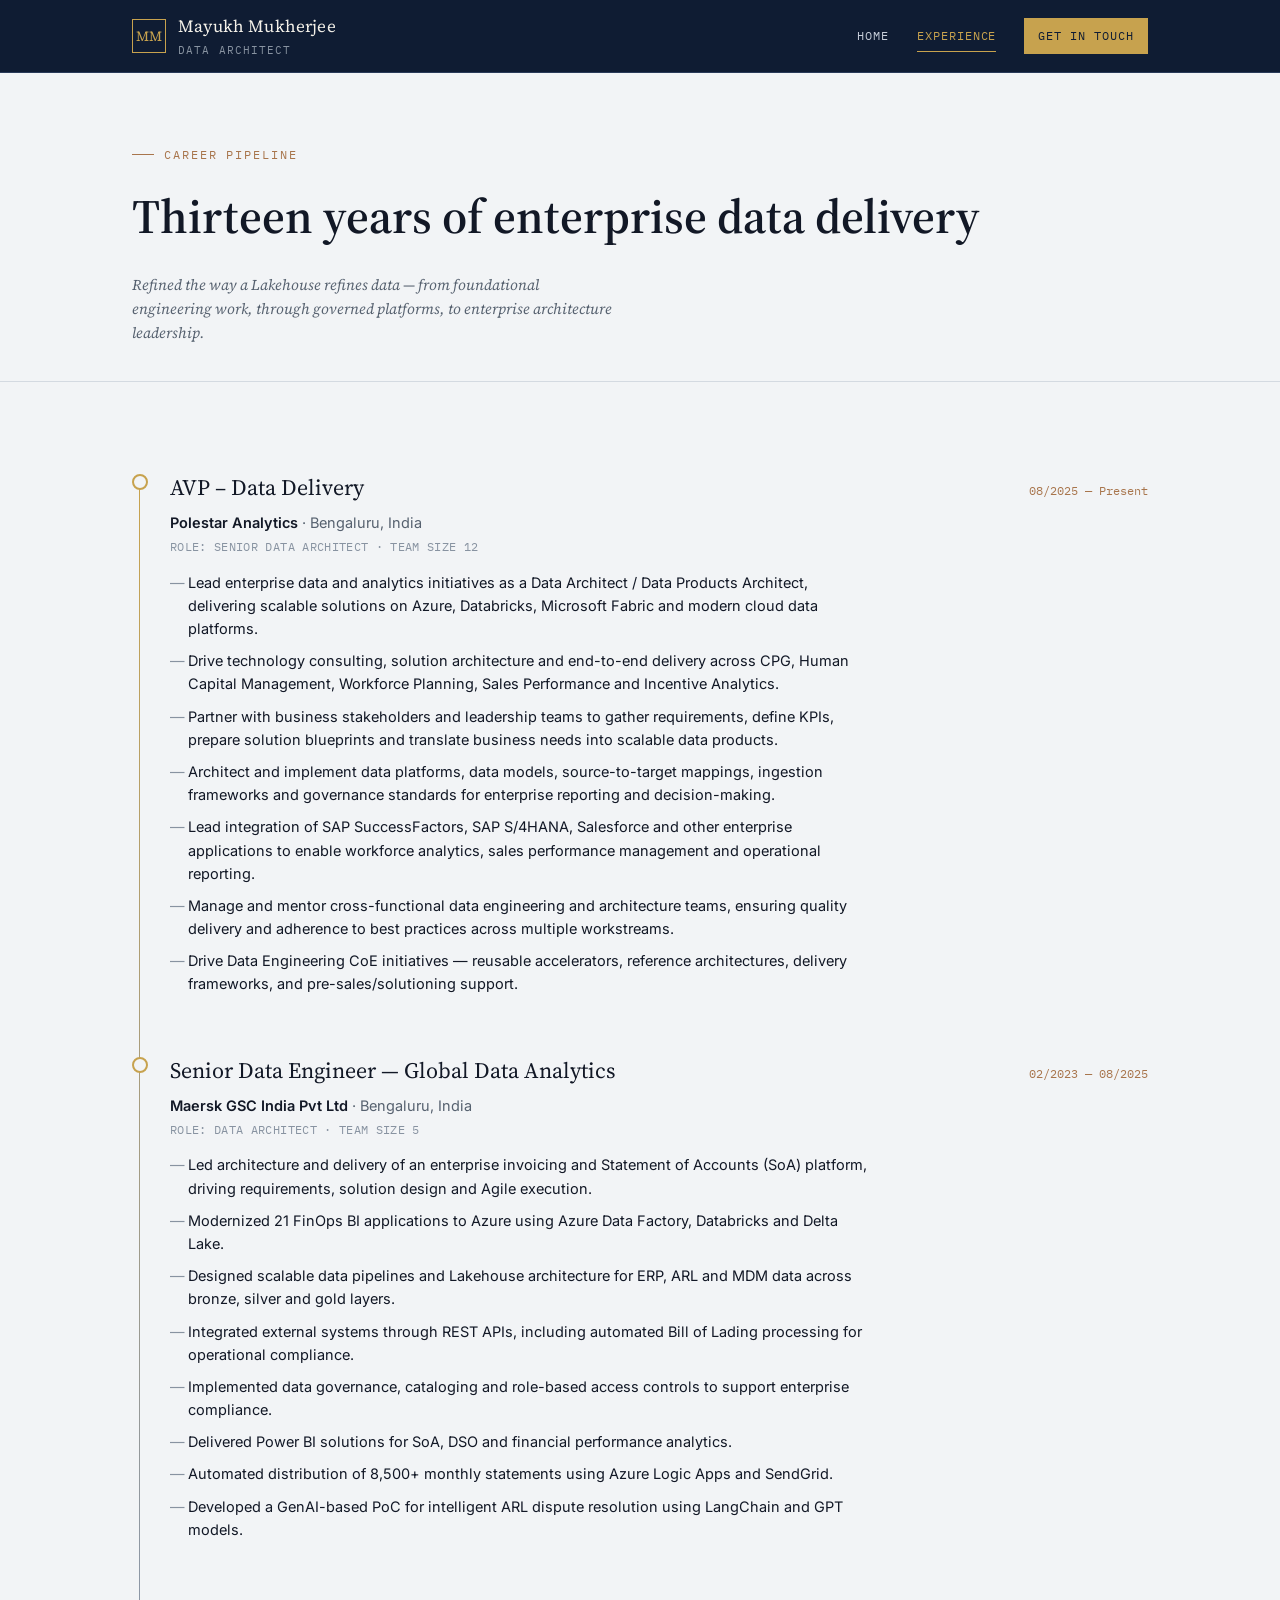
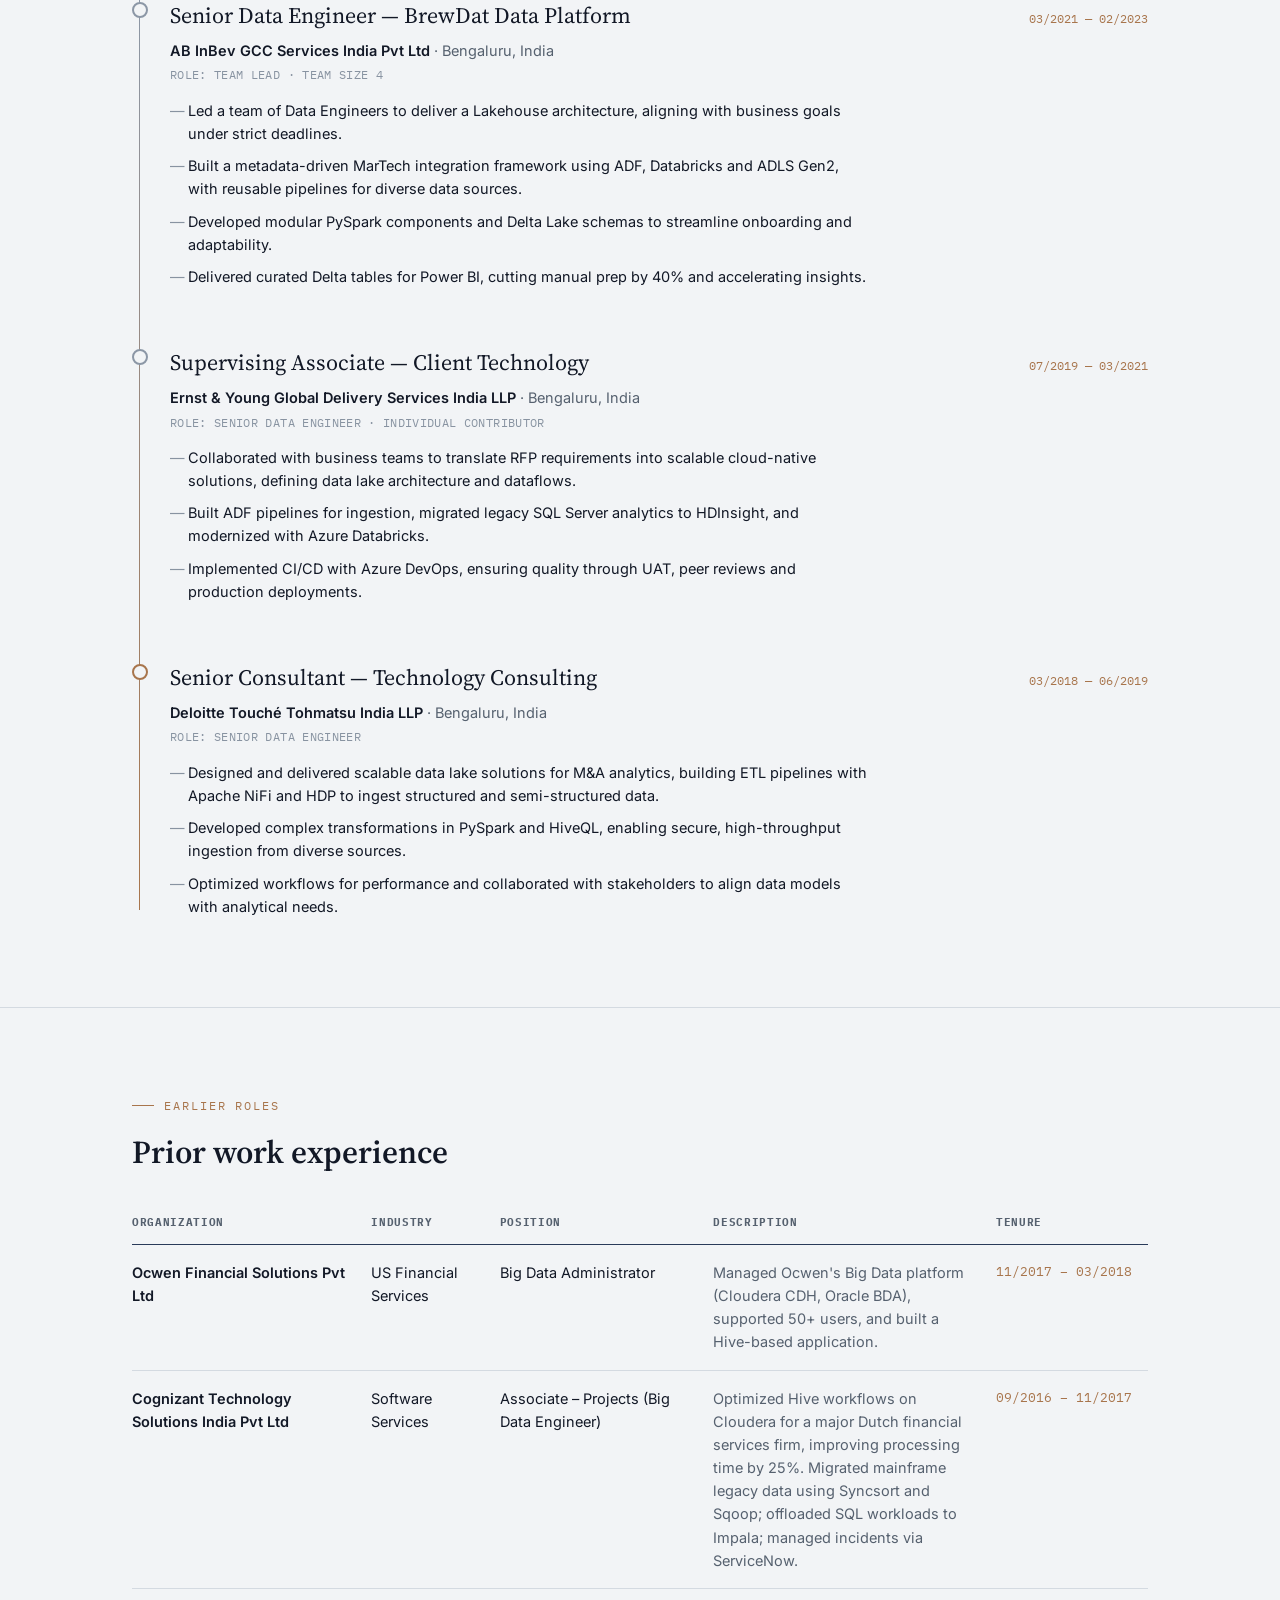
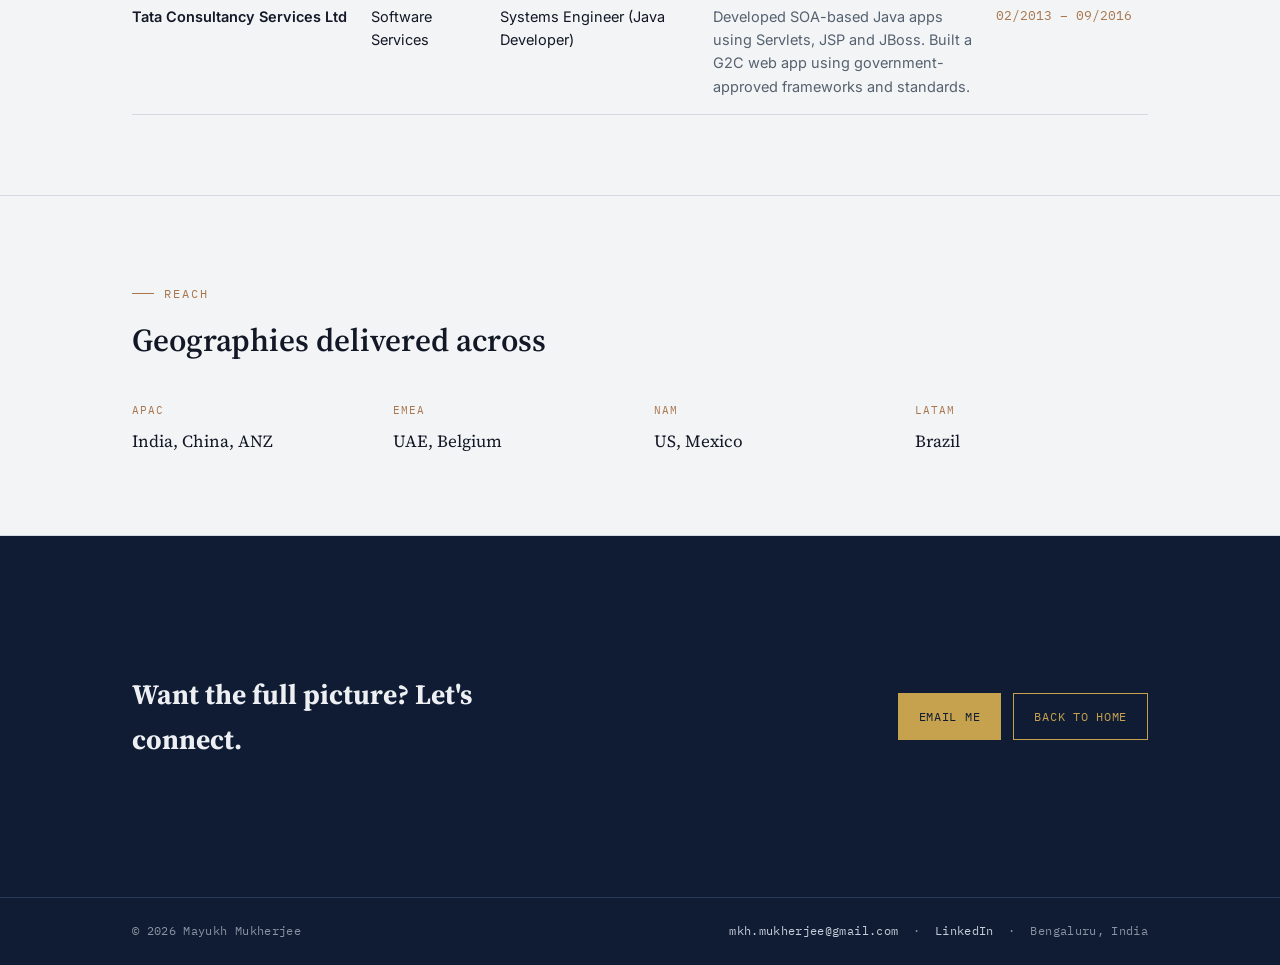
==== commit cda500d6: "Add files via upload" ====
--- a/experience.html
+++ b/experience.html
@@ -3,12 +3,51 @@
 <head>
 <meta charset="UTF-8">
 <meta name="viewport" content="width=device-width, initial-scale=1.0">
-<title>Experience — Mayukh Mukherjee</title>
-<meta name="description" content="Full career experience for Mayukh Mukherjee — Data Architect across Polestar Analytics, Maersk, AB InBev, EY and Deloitte.">
+<title>Experience — Mayukh Mukherjee | Data Architect Career Timeline</title>
+<meta name="description" content="Full career timeline for Mayukh Mukherjee: Data Architect roles at Polestar Analytics, Maersk, AB InBev, EY and Deloitte, spanning 13+ years of enterprise data platform delivery.">
+<meta name="robots" content="index, follow">
+<meta name="author" content="Mayukh Mukherjee">
+<link rel="canonical" href="https://www.mayukhmukherjee.com/experience.html">
+
+<!-- Favicons -->
+<link rel="icon" type="image/png" sizes="32x32" href="images/favicon-32.png">
+<link rel="icon" type="image/png" sizes="16x16" href="images/favicon-16.png">
+<link rel="apple-touch-icon" sizes="180x180" href="images/apple-touch-icon.png">
+<link rel="icon" type="image/png" sizes="512x512" href="images/icon-512.png">
+<meta name="theme-color" content="#0F1C33">
+
+<!-- Open Graph -->
+<meta property="og:type" content="profile">
+<meta property="og:site_name" content="Mayukh Mukherjee">
+<meta property="og:title" content="Experience — Mayukh Mukherjee">
+<meta property="og:description" content="Full career timeline: Data Architect roles at Polestar Analytics, Maersk, AB InBev, EY and Deloitte spanning 13+ years.">
+<meta property="og:url" content="https://www.mayukhmukherjee.com/experience.html">
+<meta property="og:image" content="https://www.mayukhmukherjee.com/images/og-image.jpg">
+<meta property="og:image:width" content="1200">
+<meta property="og:image:height" content="630">
+<meta property="og:locale" content="en_US">
+
+<!-- Twitter Card -->
+<meta name="twitter:card" content="summary_large_image">
+<meta name="twitter:title" content="Experience — Mayukh Mukherjee">
+<meta name="twitter:description" content="Full career timeline spanning 13+ years of enterprise data platform delivery.">
+<meta name="twitter:image" content="https://www.mayukhmukherjee.com/images/og-image.jpg">
+
 <link rel="preconnect" href="https://fonts.googleapis.com">
 <link rel="preconnect" href="https://fonts.gstatic.com" crossorigin>
 <link href="https://fonts.googleapis.com/css2?family=Source+Serif+4:opsz,wght@8..60,400;8..60,500;8..60,600;8..60,700&family=Inter:wght@400;500;600;700&family=IBM+Plex+Mono:wght@400;500;600&display=swap" rel="stylesheet">
 <link rel="stylesheet" href="styles.css">
+
+<script type="application/ld+json">
+{
+  "@context": "https://schema.org",
+  "@type": "BreadcrumbList",
+  "itemListElement": [
+    { "@type": "ListItem", "position": 1, "name": "Home", "item": "https://www.mayukhmukherjee.com/" },
+    { "@type": "ListItem", "position": 2, "name": "Experience", "item": "https://www.mayukhmukherjee.com/experience.html" }
+  ]
+}
+</script>
 </head>
 <body>
 
@@ -32,7 +71,7 @@
 <section style="padding-top:64px;padding-bottom:0;">
   <div class="wrap">
     <span class="eyebrow">Career Pipeline</span>
-    <h1 style="font-family:var(--serif);font-weight:600;font-size:clamp(32px,4.5vw,48px);margin:14px 0 0;">13+ years of enterprise data delivery</h1>
+    <h1 style="font-family:var(--serif);font-weight:600;font-size:clamp(32px,4.5vw,48px);margin:14px 0 0;">Thirteen years of enterprise data delivery</h1>
     <p class="timeline-caption" style="margin-top:18px;">Refined the way a Lakehouse refines data — from foundational engineering work, through governed platforms, to enterprise architecture leadership.</p>
   </div>
 </section>
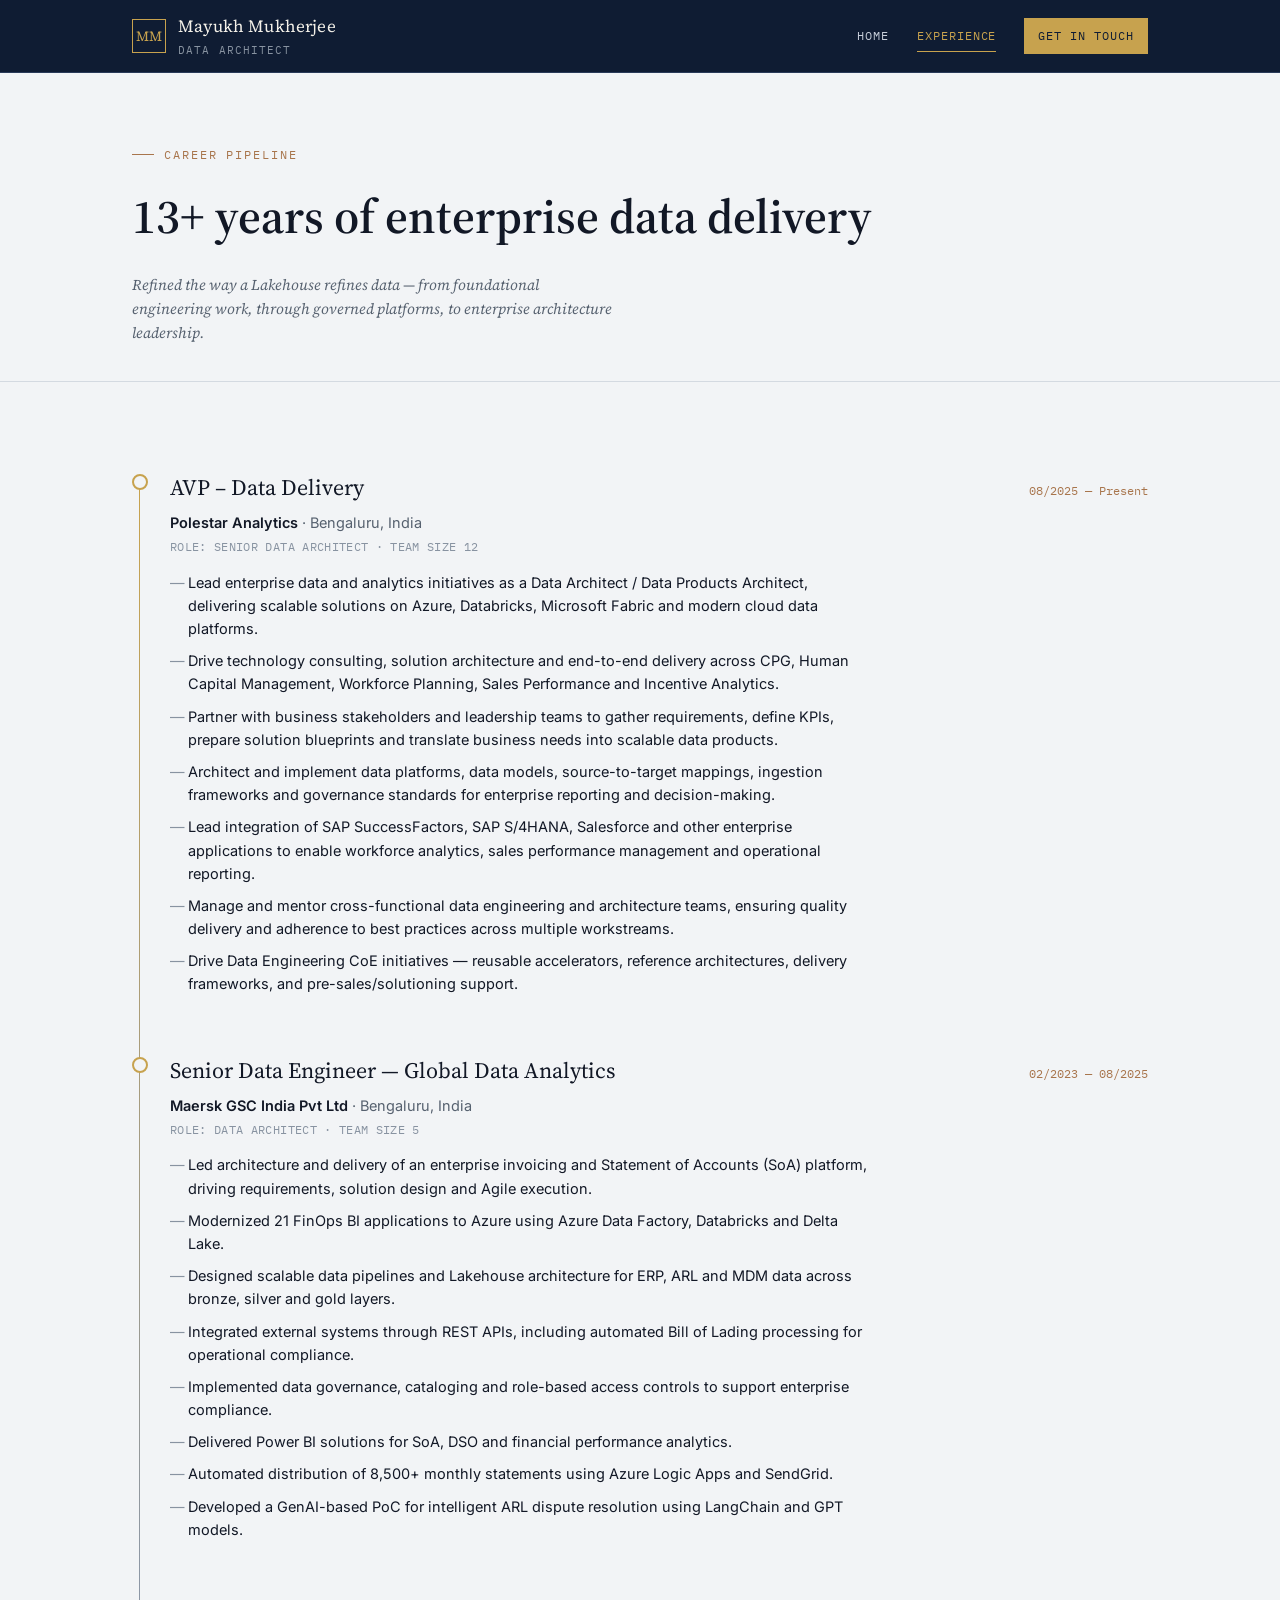
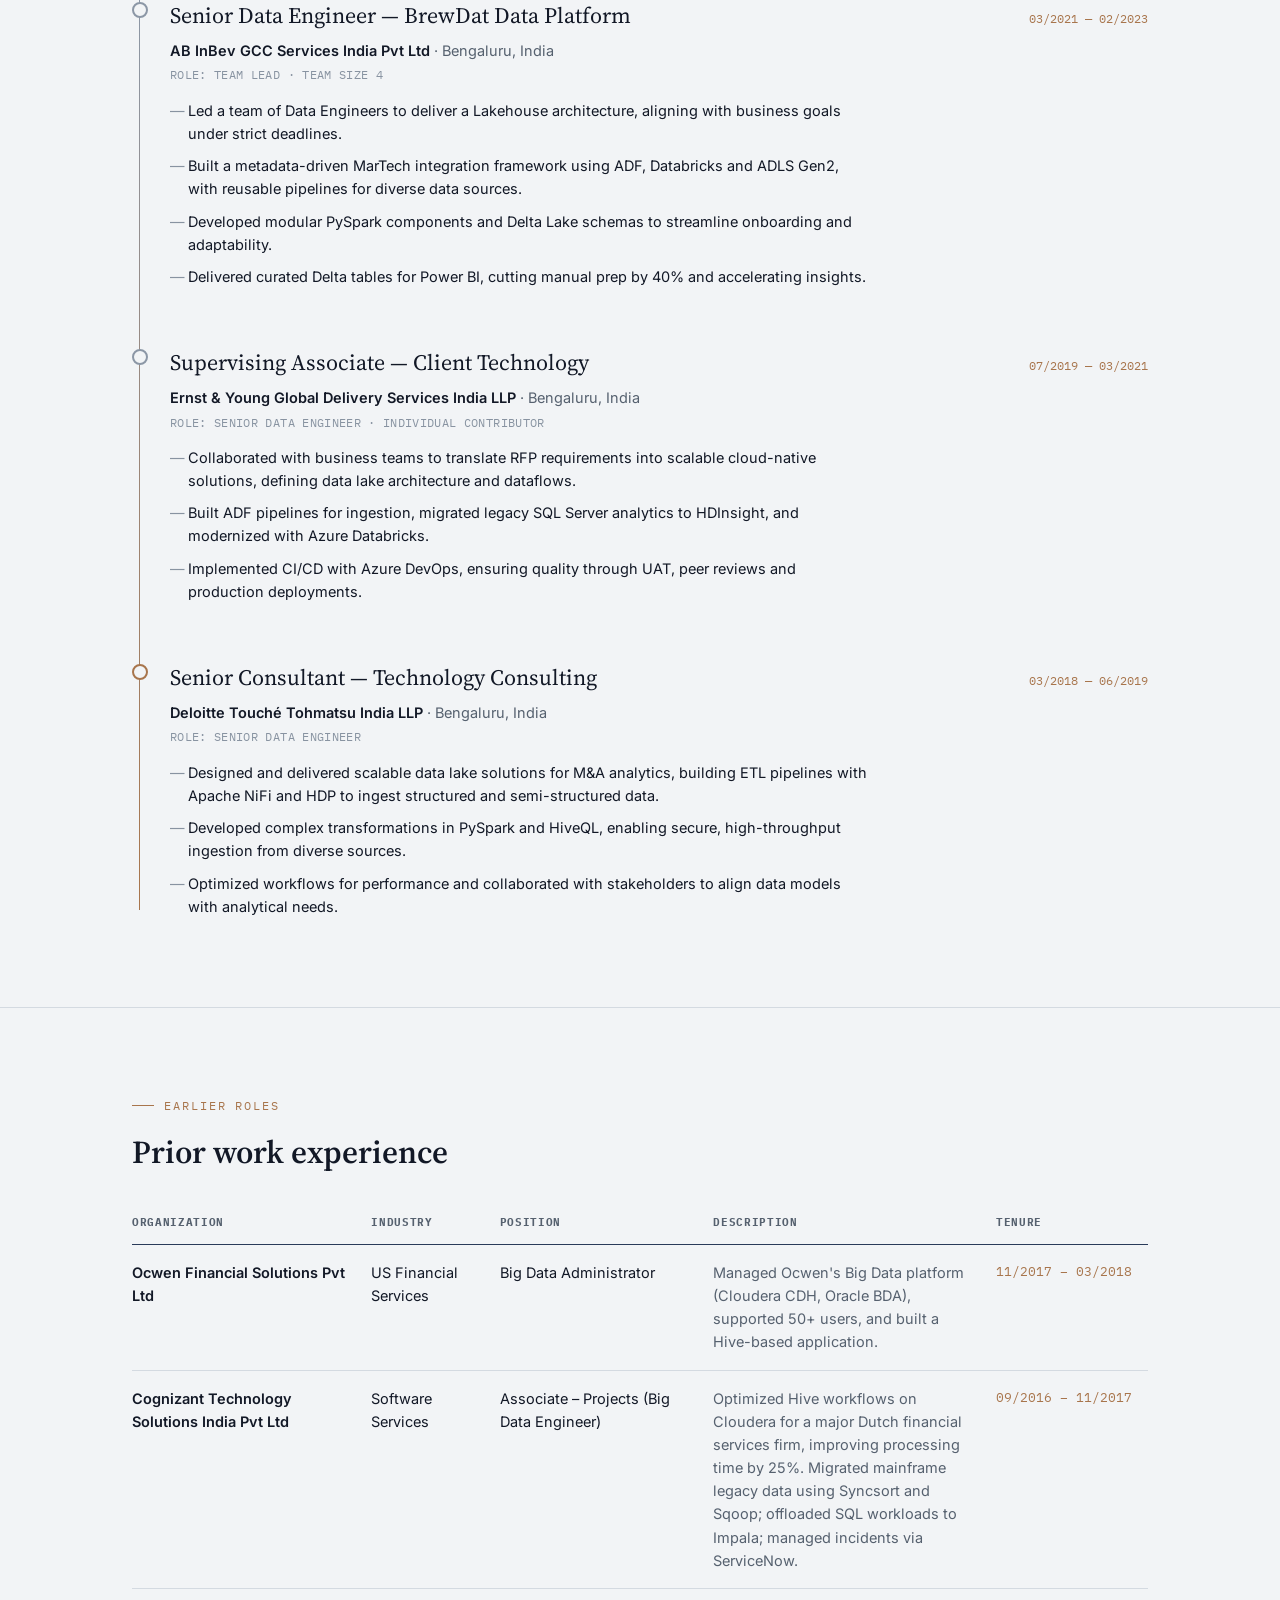
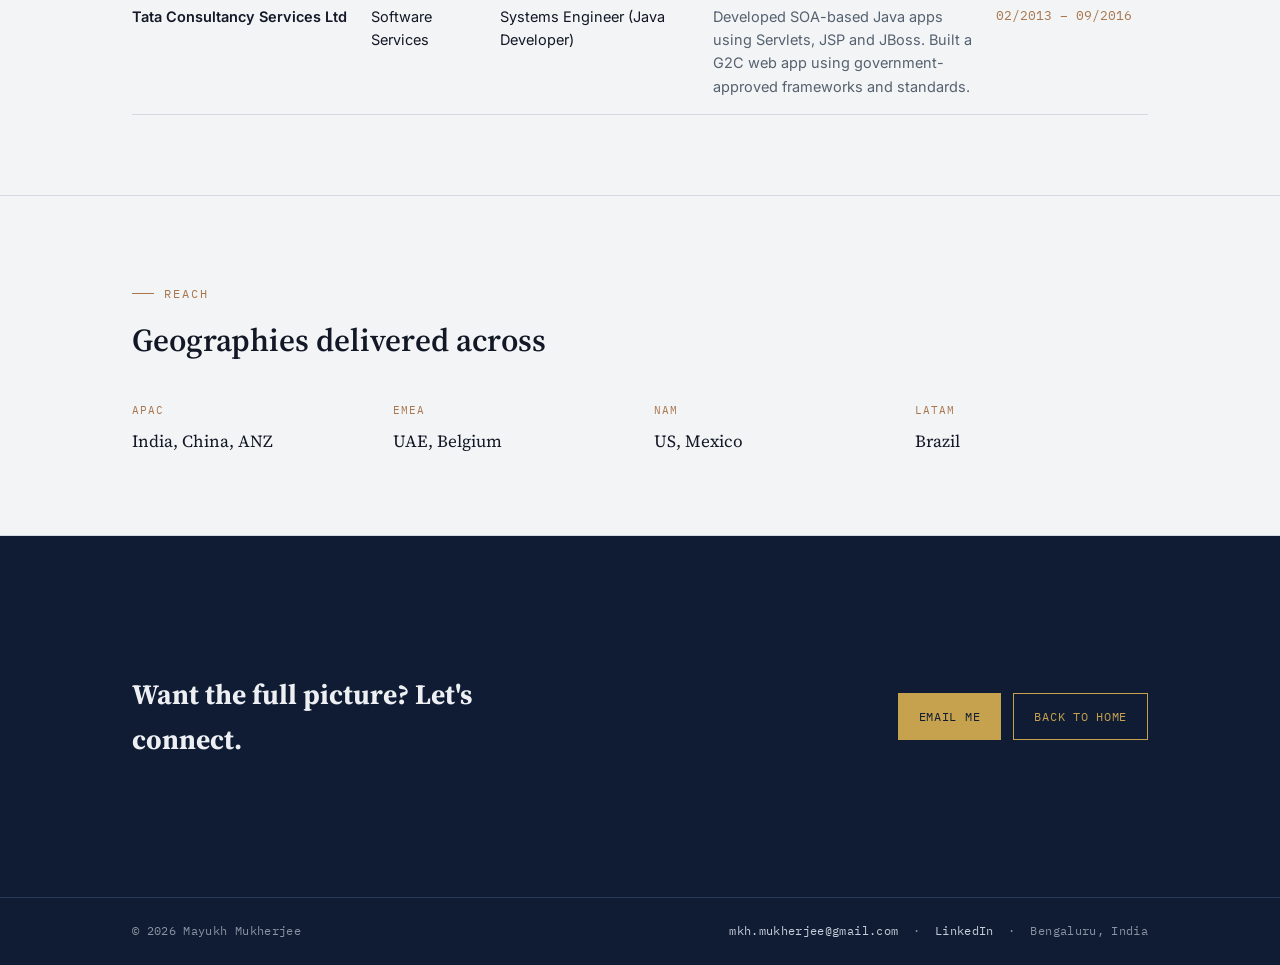
==== commit 24905a83: "Update experience.html" ====
--- a/experience.html
+++ b/experience.html
@@ -71,7 +71,7 @@
 <section style="padding-top:64px;padding-bottom:0;">
   <div class="wrap">
     <span class="eyebrow">Career Pipeline</span>
-    <h1 style="font-family:var(--serif);font-weight:600;font-size:clamp(32px,4.5vw,48px);margin:14px 0 0;">Thirteen years of enterprise data delivery</h1>
+    <h1 style="font-family:var(--serif);font-weight:600;font-size:clamp(32px,4.5vw,48px);margin:14px 0 0;">13+ years of enterprise data delivery</h1>
     <p class="timeline-caption" style="margin-top:18px;">Refined the way a Lakehouse refines data — from foundational engineering work, through governed platforms, to enterprise architecture leadership.</p>
   </div>
 </section>
